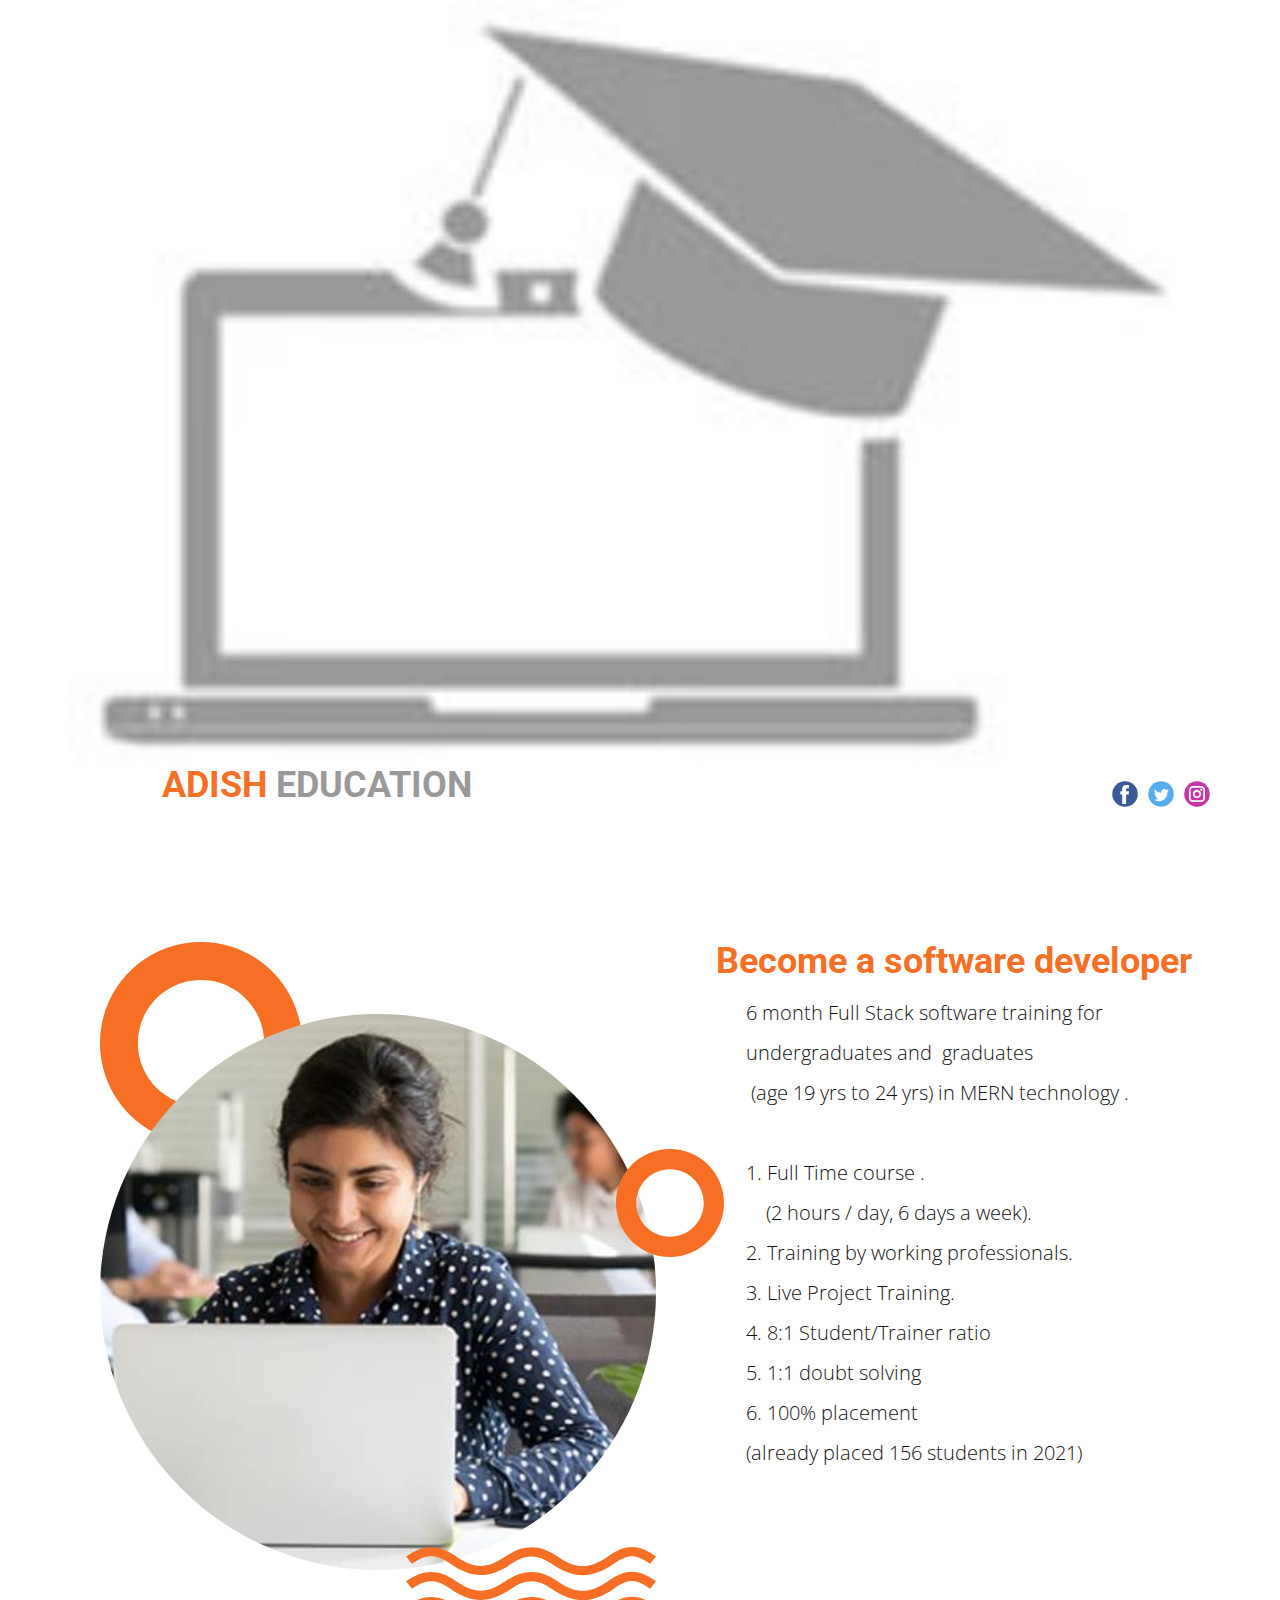
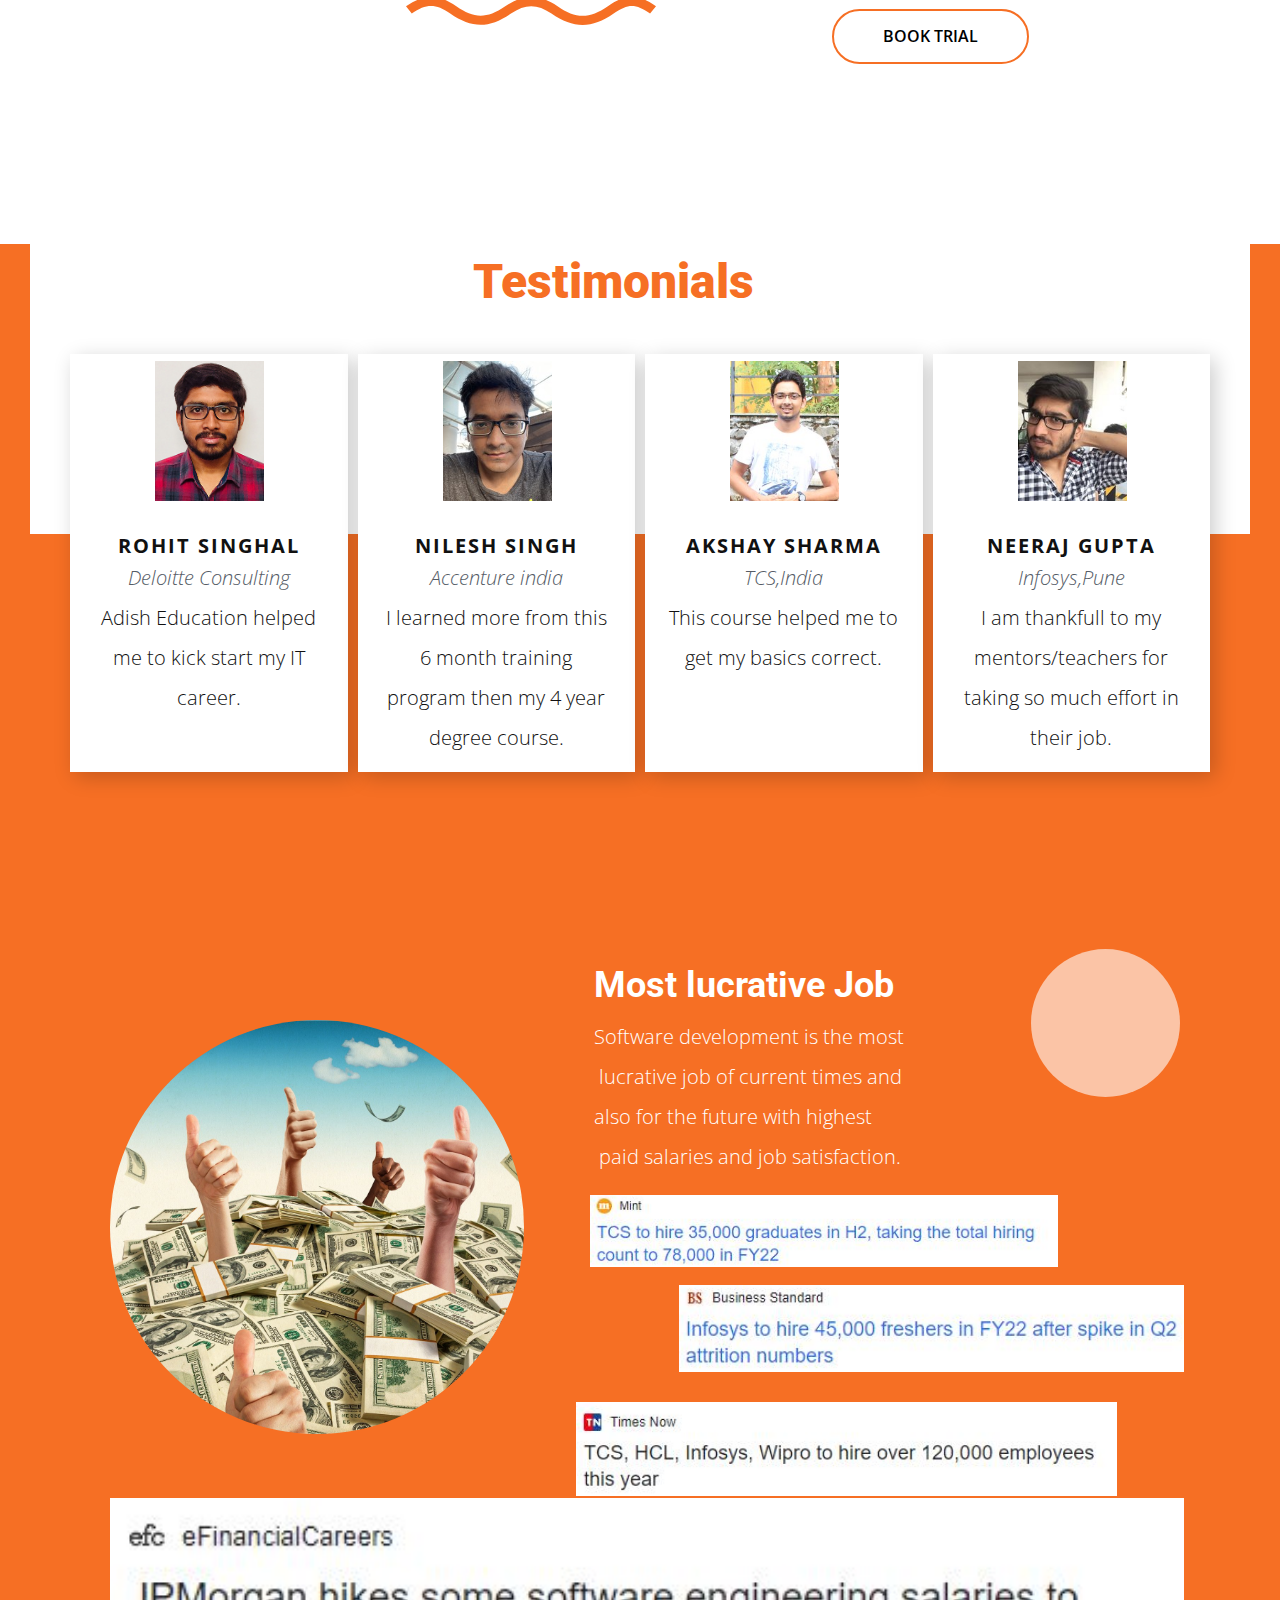
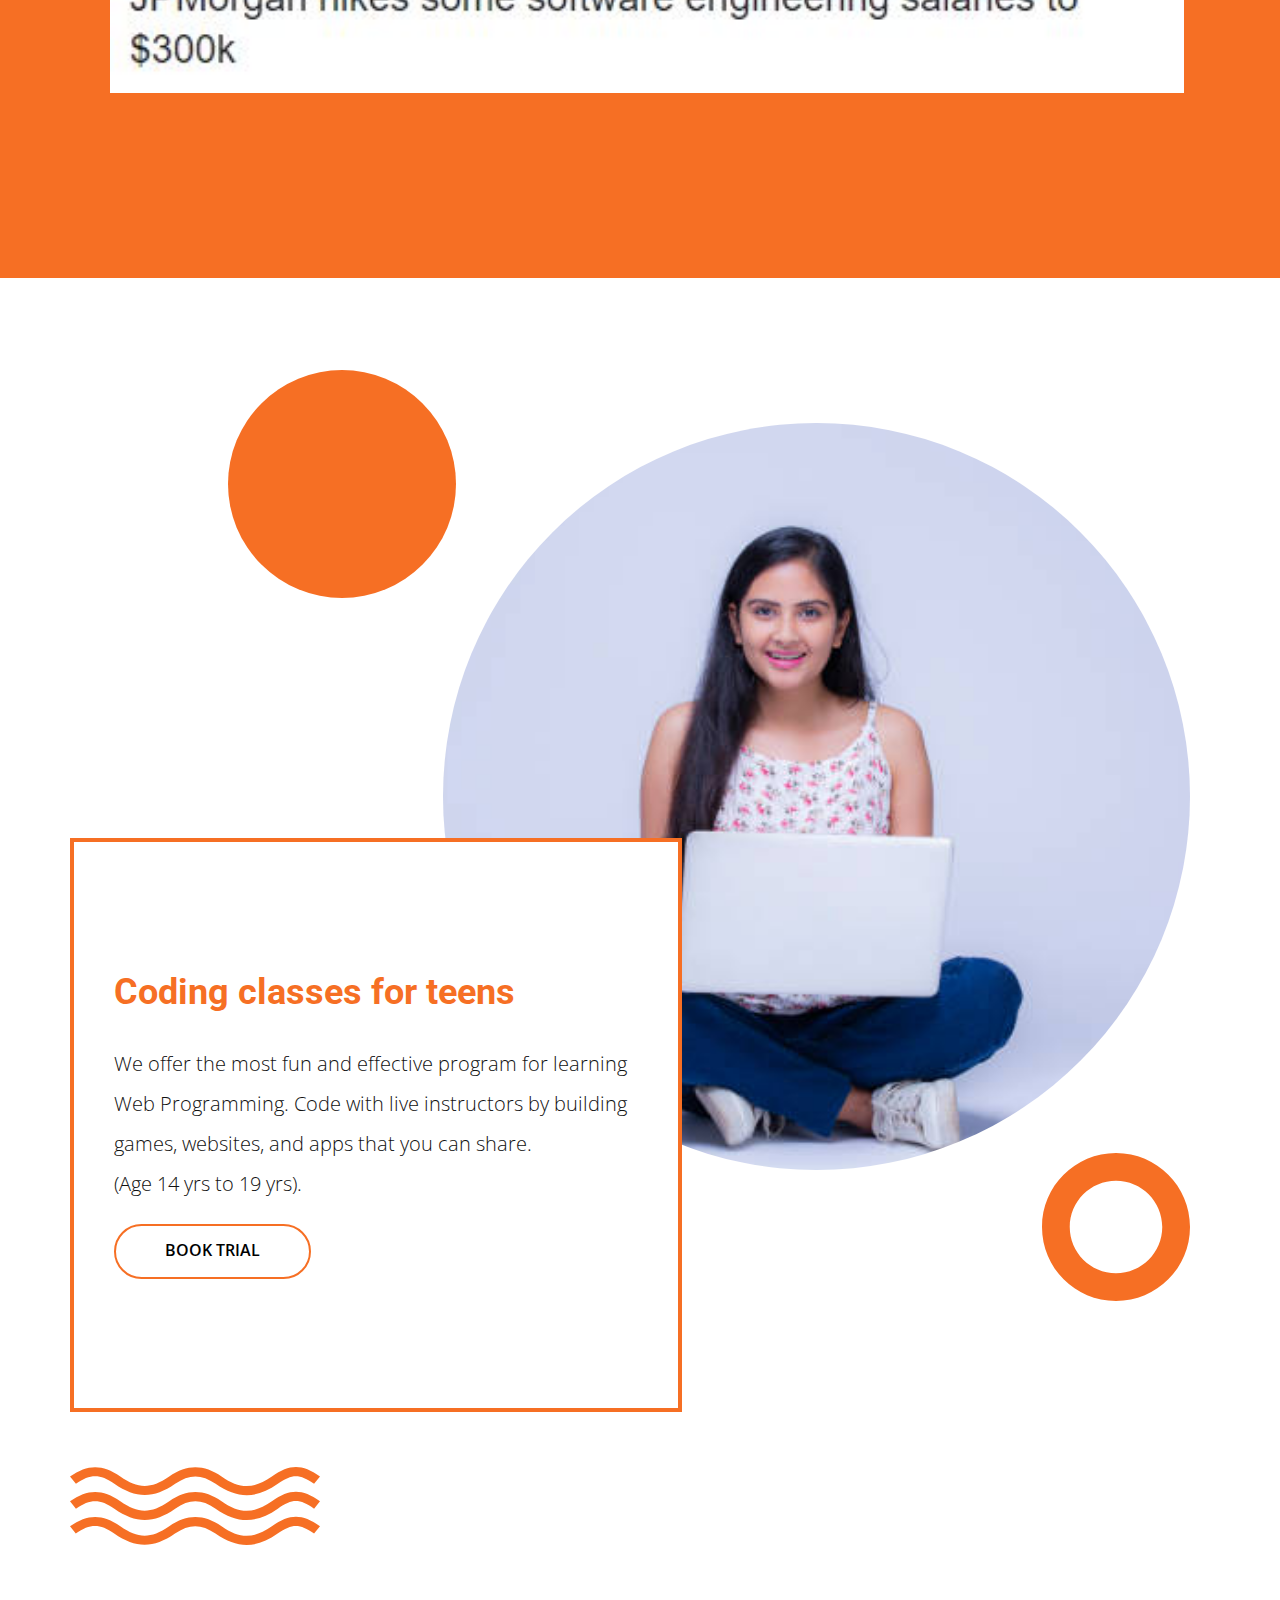
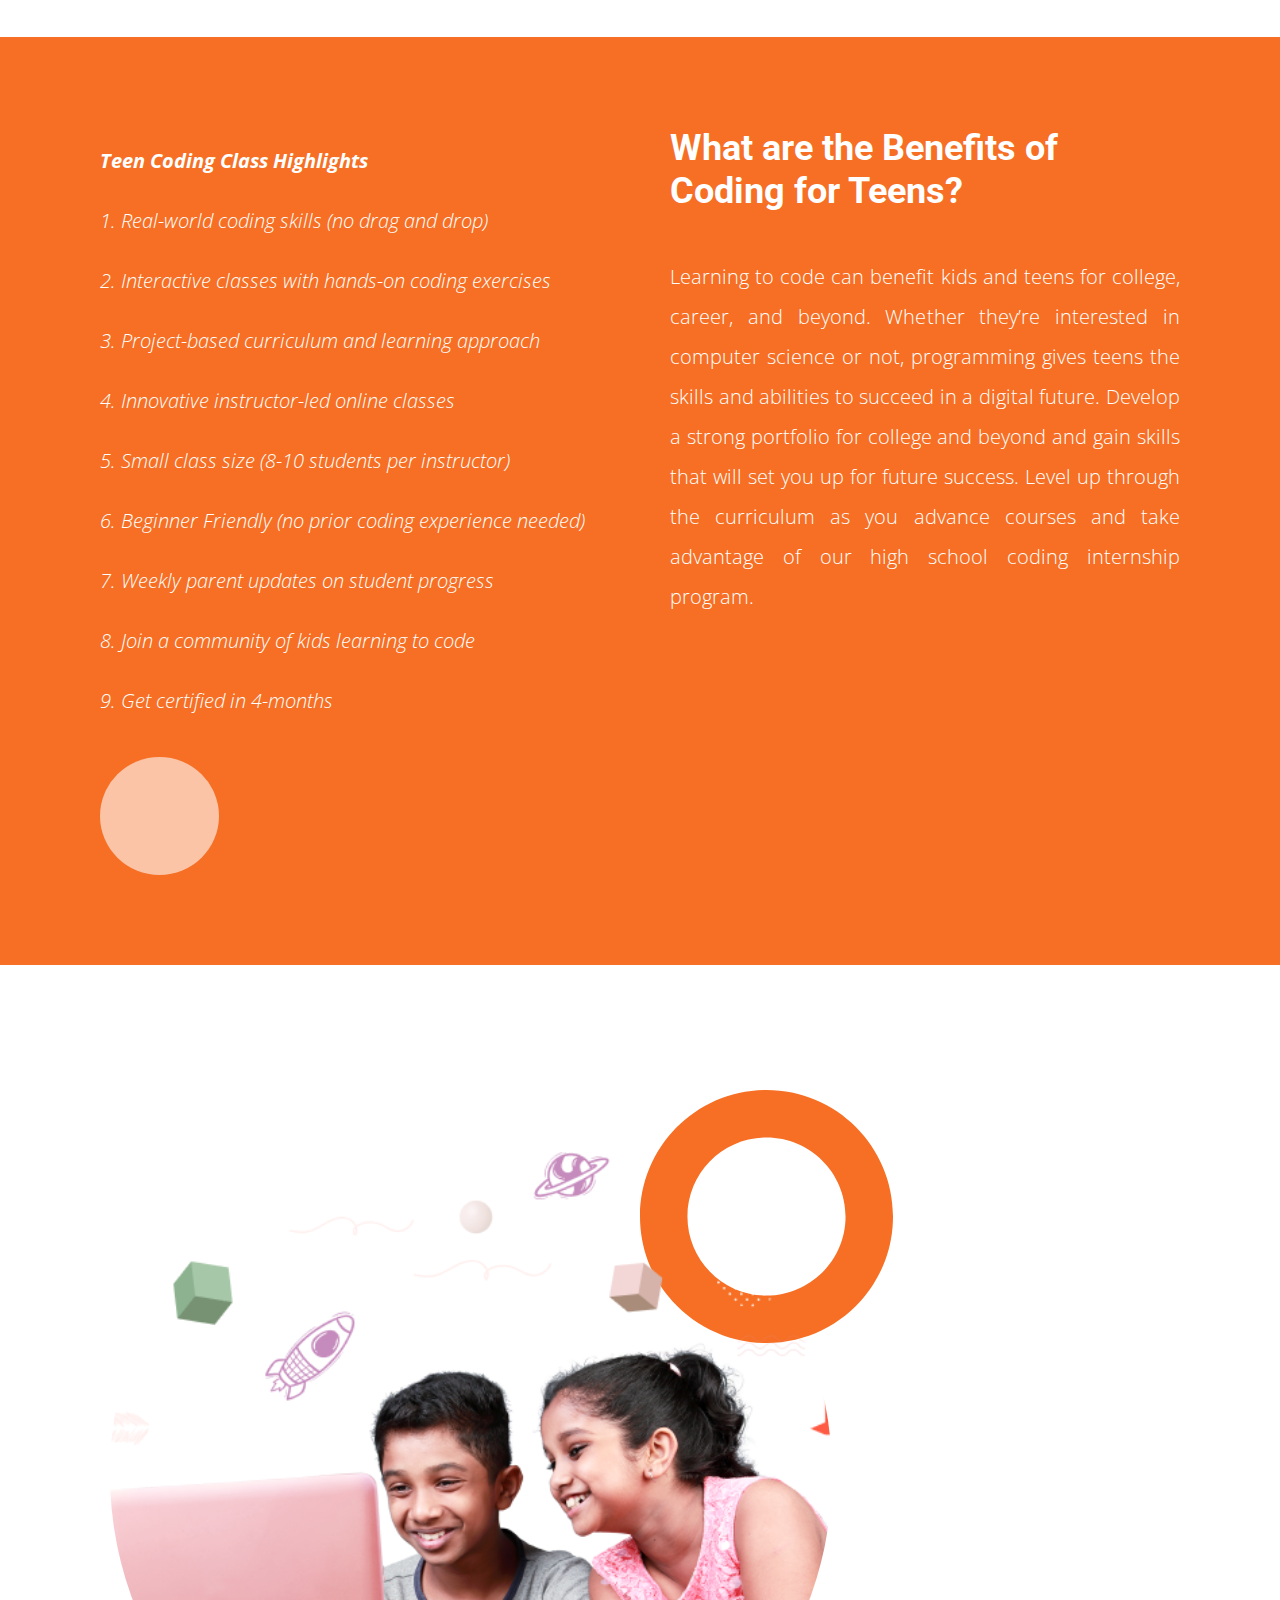
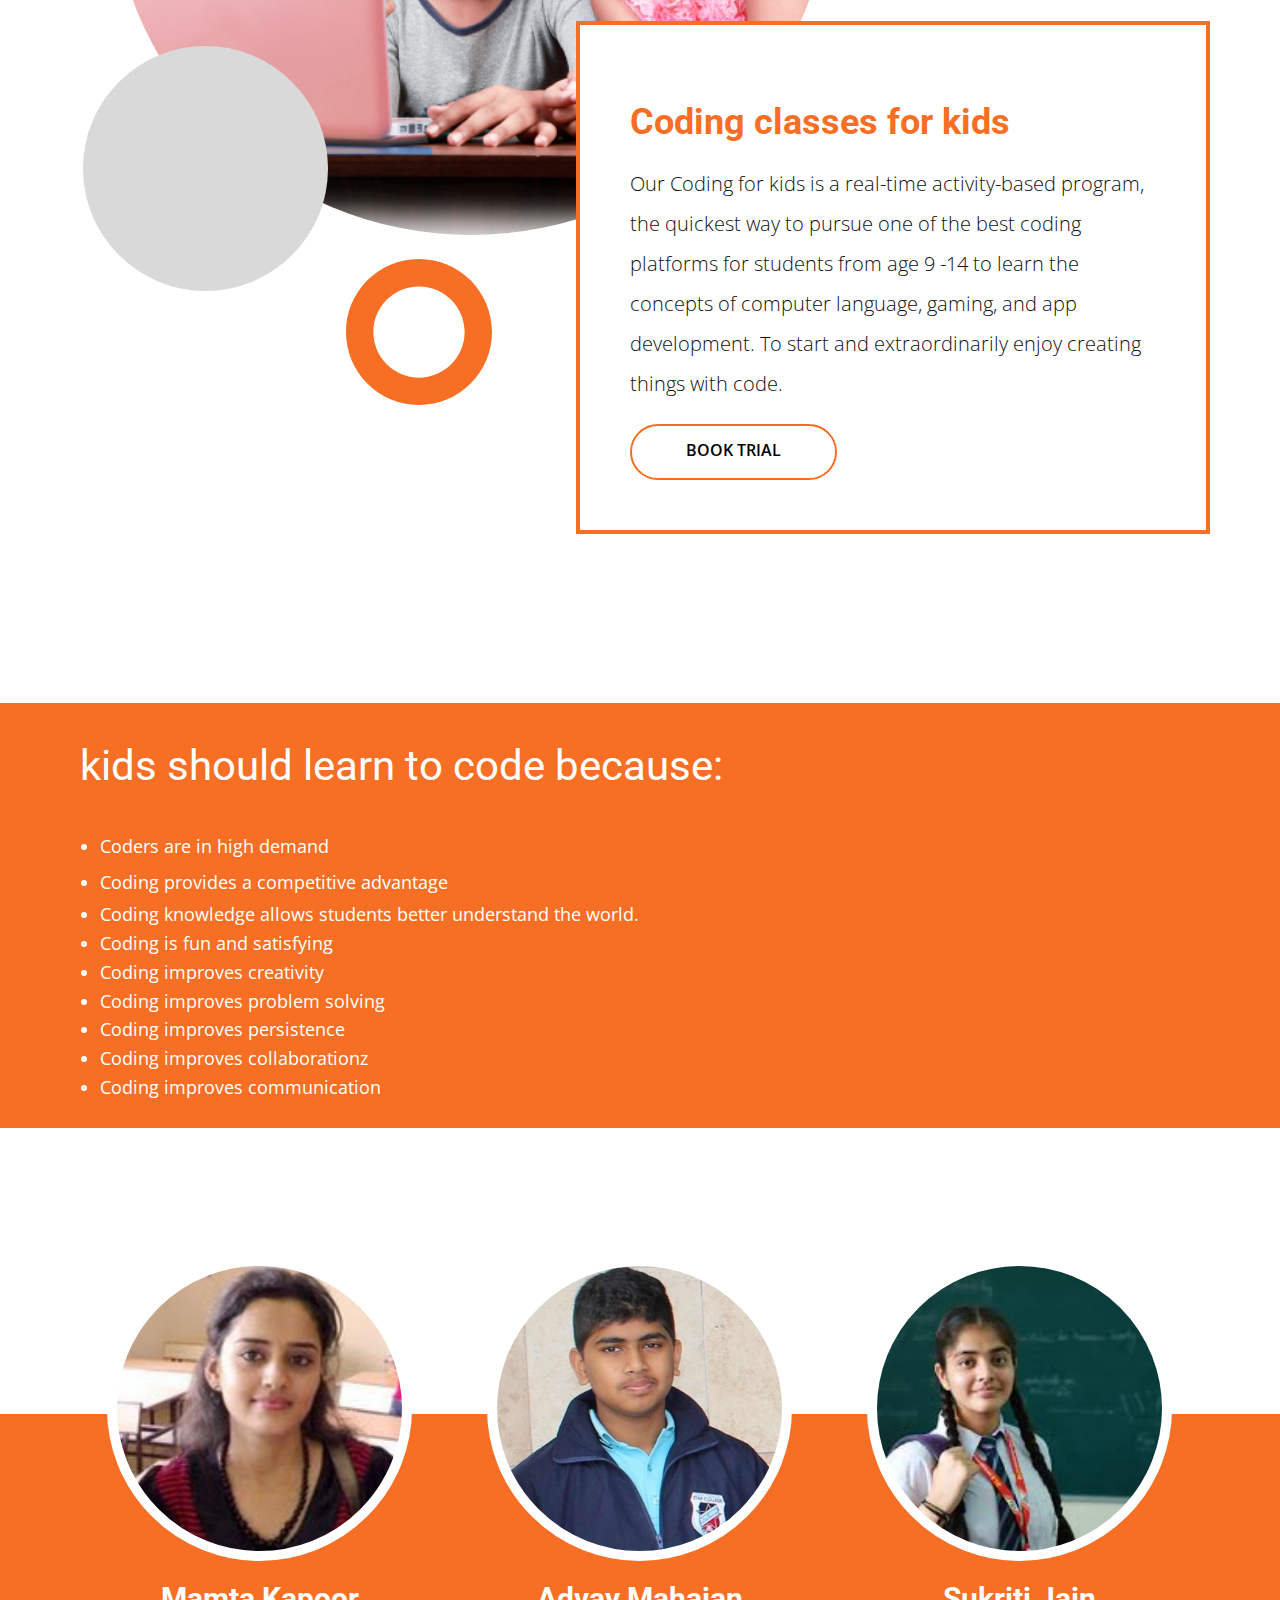
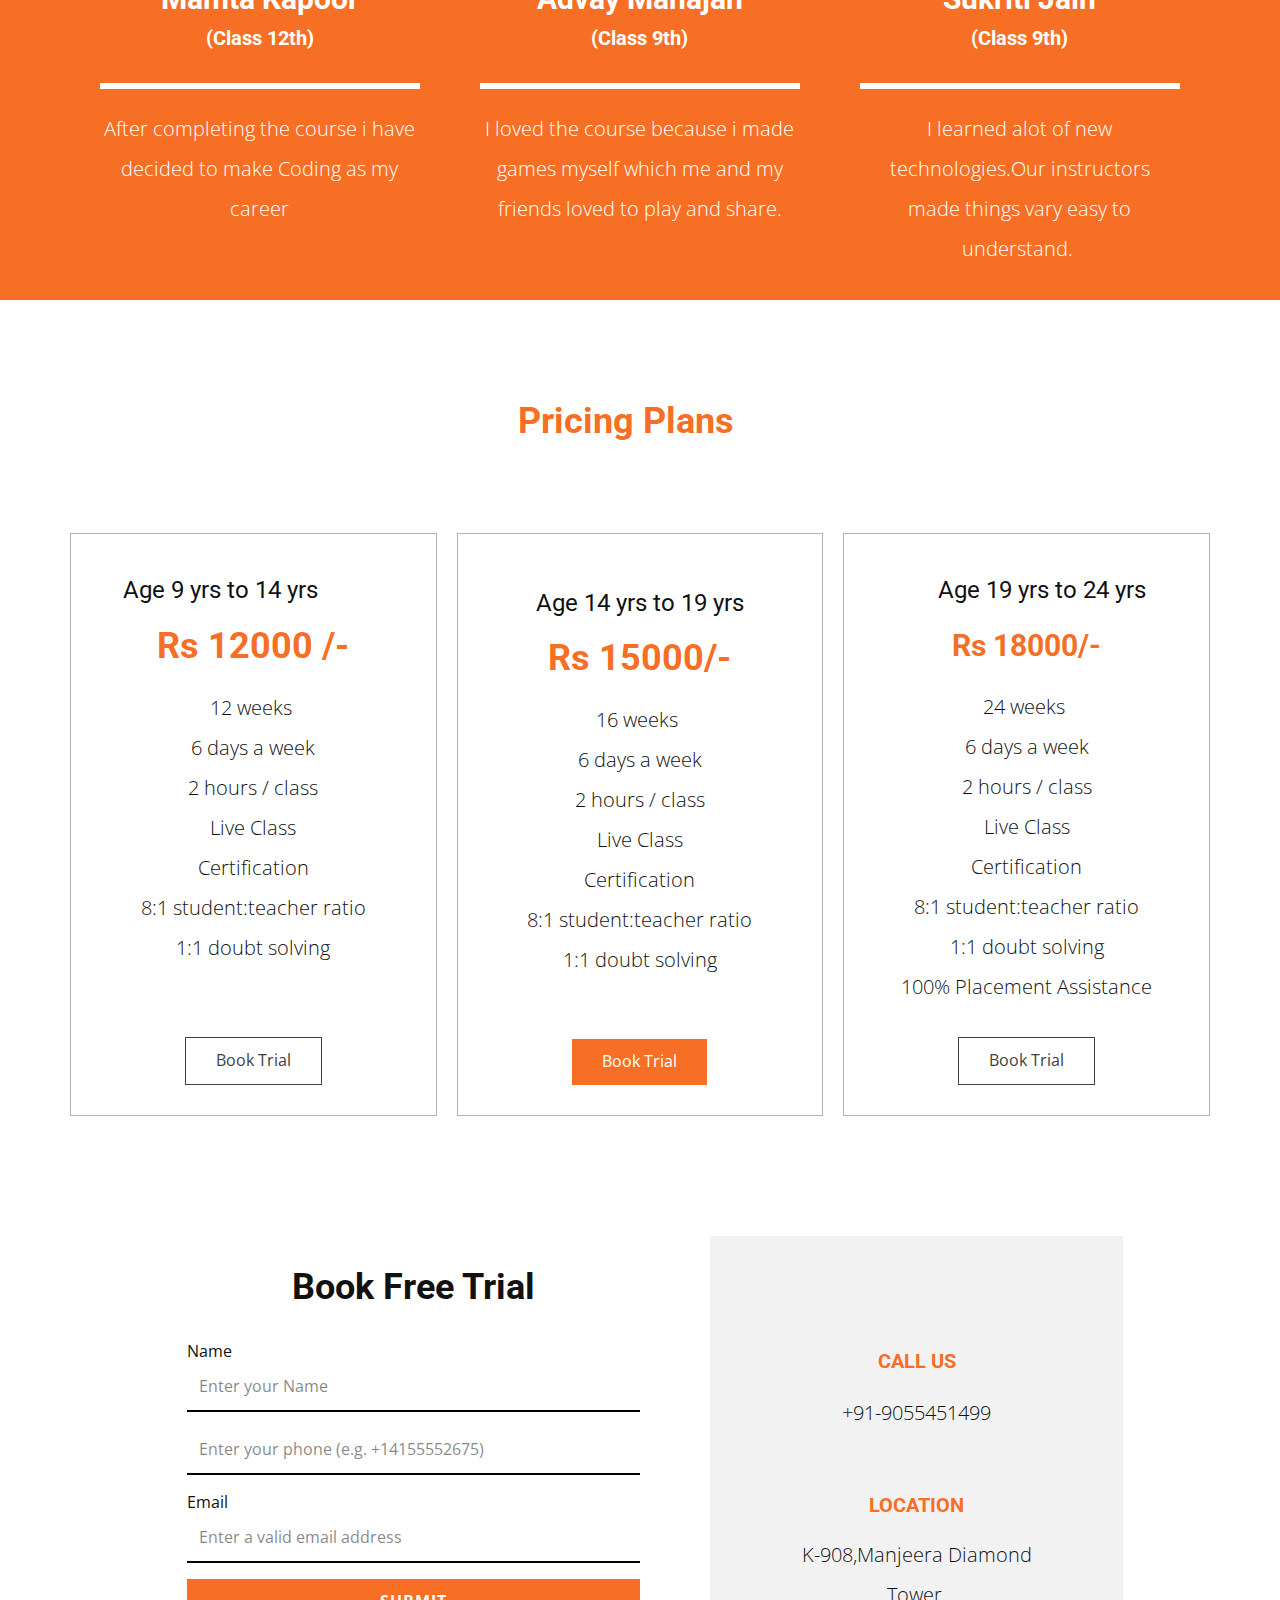
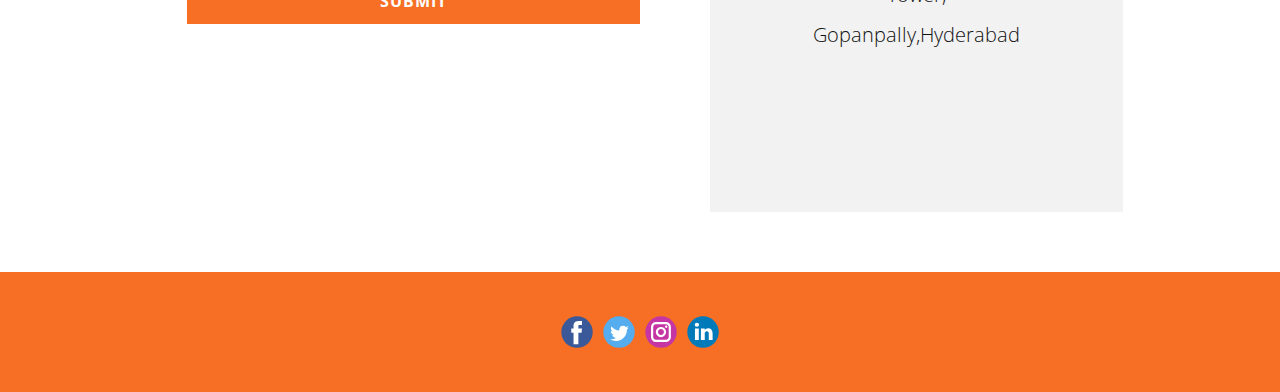
==== Home.html @ 42ec4e81 "Add files via upload" ====
<!DOCTYPE html>
<html style="font-size: 16px;">
  <head>
    <meta name="viewport" content="width=device-width, initial-scale=1.0">
    <meta charset="utf-8">
    <meta name="keywords" content="​​Boost Your Skills, ​Creative Online Courses, ​How to Promote Cre​ative Thinking, Learn to enjoy every minute of your life., ​Quick Reading, ​Thousands of creative courses">
    <meta name="description" content="">
    <meta name="page_type" content="np-template-header-footer-from-plugin">
    <title>Home</title>
    <link rel="stylesheet" href="nicepage.css" media="screen">
<link rel="stylesheet" href="Home.css" media="screen">
    <script class="u-script" type="text/javascript" src="jquery.js" defer=""></script>
    <script class="u-script" type="text/javascript" src="nicepage.js" defer=""></script>
    <meta name="generator" content="Nicepage 4.2.6, nicepage.com">
    <link id="u-theme-google-font" rel="stylesheet" href="https://fonts.googleapis.com/css?family=Roboto:100,100i,300,300i,400,400i,500,500i,700,700i,900,900i|Open+Sans:300,300i,400,400i,600,600i,700,700i,800,800i">
    
    
    
    
    
    
    
    
    
    
    
    
    <script type="application/ld+json">{
		"@context": "http://schema.org",
		"@type": "Organization",
		"name": "",
		"logo": "images/Capture.JPG",
		"sameAs": []
}</script>
    <meta name="theme-color" content="#2343e6">
    <meta property="og:title" content="Home">
    <meta property="og:type" content="website">
  </head>
  <body class="u-body"><header class="u-align-center-sm u-align-center-xs u-clearfix u-header u-header" id="sec-a7b1"><div class="u-clearfix u-sheet u-sheet-1">
        <!-- <a href="https://nicepage.com" class="u-image u-logo u-image-1" data-image-width="216" data-image-height="152"> -->
          <img src="images/Capture.JPG" class="u-logo-image u-logo-image-1">
        <!-- </a> -->
        <h3 class="u-headline u-text u-text-default u-text-1">
          <a href="/">
            <span class="u-text-palette-2-base">ADISH</span>
            <span class="u-text-grey-40">EDUCATION</span>
          </a>
        </h3>
        <div class="u-social-icons u-spacing-10 u-social-icons-1">
          <a class="u-social-url" title="facebook" target="_blank" href=""><span class="u-icon u-social-facebook u-social-icon u-icon-1"><svg class="u-svg-link" preserveAspectRatio="xMidYMin slice" viewBox="0 0 112 112" style=""><use xmlns:xlink="http://www.w3.org/1999/xlink" xlink:href="#svg-5100"></use></svg><svg class="u-svg-content" viewBox="0 0 112 112" x="0" y="0" id="svg-5100"><circle fill="currentColor" cx="56.1" cy="56.1" r="55"></circle><path fill="#FFFFFF" d="M73.5,31.6h-9.1c-1.4,0-3.6,0.8-3.6,3.9v8.5h12.6L72,58.3H60.8v40.8H43.9V58.3h-8V43.9h8v-9.2
            c0-6.7,3.1-17,17-17h12.5v13.9H73.5z"></path></svg></span>
          </a>
          <a class="u-social-url" title="twitter" target="_blank" href=""><span class="u-icon u-social-icon u-social-twitter u-icon-2"><svg class="u-svg-link" preserveAspectRatio="xMidYMin slice" viewBox="0 0 112 112" style=""><use xmlns:xlink="http://www.w3.org/1999/xlink" xlink:href="#svg-c20e"></use></svg><svg class="u-svg-content" viewBox="0 0 112 112" x="0" y="0" id="svg-c20e"><circle fill="currentColor" class="st0" cx="56.1" cy="56.1" r="55"></circle><path fill="#FFFFFF" d="M83.8,47.3c0,0.6,0,1.2,0,1.7c0,17.7-13.5,38.2-38.2,38.2C38,87.2,31,85,25,81.2c1,0.1,2.1,0.2,3.2,0.2
            c6.3,0,12.1-2.1,16.7-5.7c-5.9-0.1-10.8-4-12.5-9.3c0.8,0.2,1.7,0.2,2.5,0.2c1.2,0,2.4-0.2,3.5-0.5c-6.1-1.2-10.8-6.7-10.8-13.1
            c0-0.1,0-0.1,0-0.2c1.8,1,3.9,1.6,6.1,1.7c-3.6-2.4-6-6.5-6-11.2c0-2.5,0.7-4.8,1.8-6.7c6.6,8.1,16.5,13.5,27.6,14
            c-0.2-1-0.3-2-0.3-3.1c0-7.4,6-13.4,13.4-13.4c3.9,0,7.3,1.6,9.8,4.2c3.1-0.6,5.9-1.7,8.5-3.3c-1,3.1-3.1,5.8-5.9,7.4
            c2.7-0.3,5.3-1,7.7-2.1C88.7,43,86.4,45.4,83.8,47.3z"></path></svg></span>
          </a>
          <a class="u-social-url" title="instagram" target="_blank" href=""><span class="u-icon u-social-icon u-social-instagram u-icon-3"><svg class="u-svg-link" preserveAspectRatio="xMidYMin slice" viewBox="0 0 112 112" style=""><use xmlns:xlink="http://www.w3.org/1999/xlink" xlink:href="#svg-a034"></use></svg><svg class="u-svg-content" viewBox="0 0 112 112" x="0" y="0" id="svg-a034"><circle fill="currentColor" cx="56.1" cy="56.1" r="55"></circle><path fill="#FFFFFF" d="M55.9,38.2c-9.9,0-17.9,8-17.9,17.9C38,66,46,74,55.9,74c9.9,0,17.9-8,17.9-17.9C73.8,46.2,65.8,38.2,55.9,38.2
            z M55.9,66.4c-5.7,0-10.3-4.6-10.3-10.3c-0.1-5.7,4.6-10.3,10.3-10.3c5.7,0,10.3,4.6,10.3,10.3C66.2,61.8,61.6,66.4,55.9,66.4z"></path><path fill="#FFFFFF" d="M74.3,33.5c-2.3,0-4.2,1.9-4.2,4.2s1.9,4.2,4.2,4.2s4.2-1.9,4.2-4.2S76.6,33.5,74.3,33.5z"></path><path fill="#FFFFFF" d="M73.1,21.3H38.6c-9.7,0-17.5,7.9-17.5,17.5v34.5c0,9.7,7.9,17.6,17.5,17.6h34.5c9.7,0,17.5-7.9,17.5-17.5V38.8
            C90.6,29.1,82.7,21.3,73.1,21.3z M83,73.3c0,5.5-4.5,9.9-9.9,9.9H38.6c-5.5,0-9.9-4.5-9.9-9.9V38.8c0-5.5,4.5-9.9,9.9-9.9h34.5
            c5.5,0,9.9,4.5,9.9,9.9V73.3z"></path></svg></span>
          </a>
        </div>
      </div></header> 
    <section class="u-clearfix u-section-1" id="sec-f986">
      <div class="u-clearfix u-sheet u-sheet-1">
        <div class="u-clearfix u-expanded-width u-layout-wrap u-layout-wrap-1">
          <div class="u-layout" style="">
            <div class="u-layout-row" style="">
              <div class="u-container-style u-layout-cell u-size-31-md u-size-31-sm u-size-31-xs u-size-34-lg u-size-34-xl u-layout-cell-1">
                <div class="u-container-layout u-container-layout-1">
                  <div class="u-shape u-shape-svg u-text-palette-2-base u-shape-1">
                    <svg class="u-svg-link" preserveAspectRatio="none" viewBox="0 0 160 160" style=""><use xmlns:xlink="http://www.w3.org/1999/xlink" xlink:href="#svg-9d3d"></use></svg>
                    <svg xmlns="http://www.w3.org/2000/svg" xmlns:xlink="http://www.w3.org/1999/xlink" version="1.1" xml:space="preserve" class="u-svg-content" viewBox="0 0 160 160" x="0px" y="0px" id="svg-9d3d" style="enable-background:new 0 0 160 160;"><path d="M80,30c27.6,0,50,22.4,50,50s-22.4,50-50,50s-50-22.4-50-50S52.4,30,80,30 M80,0C35.8,0,0,35.8,0,80s35.8,80,80,80
	s80-35.8,80-80S124.2,0,80,0L80,0z"></path></svg>
                  </div>
                  <div class="u-expanded-width-xs u-image u-image-circle u-preserve-proportions u-image-1" data-image-width="759" data-image-height="422">
                    <div class="u-preserve-proportions-child" style="padding-top: 100%;"></div>
                  </div>
                  <div class="u-shape u-shape-svg u-text-palette-2-base u-shape-2">
                    <svg class="u-svg-link" preserveAspectRatio="none" viewBox="0 0 160 160" style=""><use xmlns:xlink="http://www.w3.org/1999/xlink" xlink:href="#svg-9d3d"></use></svg>
                    <svg class="u-svg-content" viewBox="0 0 160 160" x="0px" y="0px" id="svg-9d3d" style="enable-background:new 0 0 160 160;"><path d="M80,30c27.6,0,50,22.4,50,50s-22.4,50-50,50s-50-22.4-50-50S52.4,30,80,30 M80,0C35.8,0,0,35.8,0,80s35.8,80,80,80
	s80-35.8,80-80S124.2,0,80,0L80,0z"></path></svg>
                  </div>
                  <div class="u-shape u-shape-svg u-text-palette-2-base u-shape-3">
                    <svg class="u-svg-link" preserveAspectRatio="none" viewBox="0 0 160 50" style=""><use xmlns:xlink="http://www.w3.org/1999/xlink" xlink:href="#svg-c9fe"></use></svg>
                    <svg class="u-svg-content" viewBox="0 0 160 50" x="0px" y="0px" id="svg-c9fe" style="enable-background:new 0 0 160 50;"><path d="M133,26.7c-13.9,9.7-25.8,9.7-39.8,0c-9.1-6.3-16.8-6.3-25.9,0c-13.8,9.6-25.1,9.6-38.9,0c-9.2-6.4-15.4-6.4-24.6,0L0,22
	c11.2-7.8,20.6-8.1,32.2,0c11,7.6,19,8.5,31.3,0c11.6-8.1,22.4-7.7,33.5,0c11.4,8,20.3,8.3,32.2,0c11.6-8.1,19.2-8.1,30.8,0
	l-3.8,4.7C146.9,20.2,142.3,20.2,133,26.7z M133,10.8c-13.9,9.7-25.8,9.7-39.8,0c-9.1-6.3-16.8-6.3-25.9,0
	c-13.8,9.6-25.1,9.6-38.9,0c-9.2-6.4-15.4-6.4-24.6,0L0,6.1c11.2-7.8,20.6-8.1,32.2,0c11,7.6,19,8.5,31.3,0C75.1-2,85.9-1.6,97,6.1
	c11.4,8,20.3,8.3,32.2,0C140.8-2,148.4-2,160,6.1l-3.8,4.7C146.9,4.3,142.3,4.3,133,10.8z M32.2,38c11,7.6,19,8.5,31.3,0
	c11.6-8.1,22.4-7.7,33.5,0c11.4,8,20.3,8.3,32.2,0c11.6-8.1,19.2-8.1,30.8,0l-3.8,4.7c-9.3-6.5-13.9-6.5-23.3,0
	c-13.9,9.7-25.8,9.7-39.8,0c-9.1-6.3-16.8-6.3-25.9,0c-13.8,9.6-25.1,9.6-38.9,0c-9.2-6.4-15.4-6.4-24.6,0L0,38
	C11.2,30.2,20.6,29.9,32.2,38z"></path></svg>
                  </div>
                </div>
              </div>
              <div class="u-align-left u-container-style u-layout-cell u-size-26-lg u-size-26-xl u-size-29-md u-size-29-sm u-size-29-xs u-layout-cell-2">
                <div class="u-container-layout u-valign-top-xs u-container-layout-2">
                  <h1 class="u-text u-text-palette-2-base u-text-1"> Become a&nbsp;software developer </h1>
                  <p class="u-text u-text-2">6 month Full Stack software training for undergraduates and&nbsp; graduates<br>&nbsp;(age 19 yrs to 24 yrs) in MERN technology .<br>
                    <br>1. Full Time course .<br>&nbsp; &nbsp; (2 hours / day, 6 days a week).<br>2. Training by working professionals.<br>3. Live Project Training.<br>4. 8:1 Student/Trainer ratio<br>5. 1:1 doubt solving&nbsp;<br>6. 100% placement&nbsp;<br>(already placed 156 students in 2021)<br>
                  </p>
                  <a href="Home.html#carousel_ccae" data-page-id="52099734" class="u-active-palette-2-base u-border-2 u-border-active-palette-2-base u-border-hover-palette-2-base u-border-palette-2-base u-btn u-btn-round u-button-style u-hover-palette-2-base u-none u-radius-50 u-text-active-white u-text-black u-text-hover-white u-btn-1">Book TRIAL</a>
                </div>
              </div>
            </div>
          </div>
        </div>
      </div>
    </section>
    <section class="u-align-center u-clearfix u-section-2" id="sec-84a1">
      <div class="u-clearfix u-sheet u-valign-middle-xs u-sheet-1"></div>
    </section>
    <section class="u-align-center u-clearfix u-palette-2-base u-section-3" id="carousel_698d">
      <div class="u-clearfix u-sheet u-sheet-1">
        <div class="u-container-style u-expanded-width-md u-expanded-width-sm u-expanded-width-xs u-group u-shape-rectangle u-white u-group-1">
          <div class="u-container-layout u-valign-top-sm u-valign-top-xs u-container-layout-1">
            <h1 class="u-text u-text-default u-text-palette-2-base u-text-1">Testimonials </h1>
          </div>
        </div>
        <div class="u-expanded-width u-list u-list-1">
          <div class="u-repeater u-repeater-1">
            <div class="u-align-center u-container-style u-list-item u-repeater-item u-white u-list-item-1">
              <div class="u-container-layout u-similar-container u-valign-top-lg u-valign-top-md u-valign-top-sm u-valign-top-xs u-container-layout-2">
                <img class="u-image u-image-default u-image-1" src="images/img1.jpg" alt="" data-image-width="259" data-image-height="334">
                <h5 class="u-custom-font u-text u-text-default u-text-font u-text-2"> Rohit singhal</h5>
                <p class="u-text u-text-palette-5-dark-2 u-text-3"> Deloitte Consulting</p>
                <p class="u-text u-text-4">Adish Education helped me to kick start my IT career.</p>
              </div>
            </div>
            <div class="u-align-center u-container-style u-list-item u-repeater-item u-white u-list-item-2">
              <div class="u-container-layout u-similar-container u-valign-top-lg u-valign-top-md u-valign-top-sm u-valign-top-xs u-container-layout-3">
                <img class="u-image u-image-default u-image-2" src="images/img2.jpeg" alt="" data-image-width="200" data-image-height="200">
                <h5 class="u-custom-font u-text u-text-default u-text-font u-text-5">Nilesh Singh</h5>
                <p class="u-text u-text-palette-5-dark-2 u-text-6">Accenture india</p>
                <p class="u-text u-text-7">I learned more from this 6 month training program then my 4 year degree course.</p>
              </div>
            </div>
            <div class="u-align-center u-container-style u-list-item u-repeater-item u-white u-list-item-3">
              <div class="u-container-layout u-similar-container u-valign-top-lg u-valign-top-md u-valign-top-sm u-valign-top-xs u-container-layout-4">
                <img class="u-image u-image-default u-image-3" src="images/img3.jpeg" alt="" data-image-width="200" data-image-height="200">
                <h5 class="u-custom-font u-text u-text-default u-text-font u-text-8">Akshay Sharma</h5>
                <p class="u-text u-text-palette-5-dark-2 u-text-9">TCS,India</p>
                <p class="u-text u-text-10">This course helped me to get my basics correct.</p>
              </div>
            </div>
            <div class="u-align-center u-container-style u-list-item u-repeater-item u-white u-list-item-4">
              <div class="u-container-layout u-similar-container u-valign-top-lg u-valign-top-md u-valign-top-sm u-valign-top-xs u-container-layout-5">
                <img class="u-image u-image-default u-image-4" src="images/image4.jpeg" alt="" data-image-width="200" data-image-height="200">
                <h5 class="u-custom-font u-text u-text-default u-text-font u-text-11">Neeraj Gupta</h5>
                <p class="u-text u-text-palette-5-dark-2 u-text-12">Infosys,Pune</p>
                <p class="u-text u-text-13">I am thankfull to my mentors/teachers for taking so much effort in their job.</p>
              </div>
            </div>
          </div>
        </div>
      </div>
    </section>
    <section class="u-align-center u-clearfix u-palette-2-base u-section-4" id="carousel_2a1b">
      <div class="u-clearfix u-sheet u-sheet-1">
        <div class="u-clearfix u-expanded-width u-layout-wrap u-layout-wrap-1">
          <div class="u-layout">
            <div class="u-layout-row">
              <div class="u-align-center u-container-style u-layout-cell u-right-cell u-size-26 u-layout-cell-1">
                <div class="u-container-layout u-valign-middle u-container-layout-1">
                  <div alt="" class="u-image u-image-circle u-image-1" data-image-width="2048" data-image-height="1492"></div>
                </div>
              </div>
              <div class="u-align-left u-container-style u-layout-cell u-left-cell u-size-34 u-layout-cell-2">
                <div class="u-container-layout u-container-layout-2">
                  <div class="u-palette-2-light-2 u-shape u-shape-circle u-shape-1"></div>
                  <h2 class="u-text u-text-body-alt-color u-text-1">Most lucrative Job</h2>
                  <p class="u-text u-text-2">Software development is the most<br>&nbsp;lucrative job of current times and&nbsp;<br>also for the future with highest<br>&nbsp;paid salaries and job satisfaction.
                  </p>
                  <img class="u-expanded-width-xs u-image u-image-default u-image-2" src="images/news1.JPG" alt="" data-image-width="491" data-image-height="89">
                  <img class="u-image u-image-default u-image-3" src="images/news2.JPG" alt="" data-image-width="458" data-image-height="89">
                  <img class="u-image u-image-default u-image-4" src="images/news3.JPG" alt="" data-image-width="491" data-image-height="95">
                </div>
              </div>
            </div>
          </div>
        </div>
        <img class="u-image u-image-default u-image-5" src="images/new4.JPG" alt="" data-image-width="495" data-image-height="90">
      </div>
    </section>
    <section class="u-align-center u-clearfix u-section-5" id="carousel_89be">
      <div class="u-clearfix u-sheet u-valign-middle-lg u-valign-middle-md u-valign-middle-xl u-sheet-1">
        <div class="u-palette-2-base u-shape u-shape-circle u-shape-1"></div>
        <div class="u-image u-image-circle u-image-1" data-image-width="612" data-image-height="408"></div>
        <div class="u-shape u-shape-svg u-text-palette-2-base u-shape-2">
          <svg class="u-svg-link" preserveAspectRatio="none" viewBox="0 0 160 160" style=""><use xmlns:xlink="http://www.w3.org/1999/xlink" xlink:href="#svg-c5ad"></use></svg>
          <svg class="u-svg-content" viewBox="0 0 160 160" x="0px" y="0px" id="svg-c5ad" style="enable-background:new 0 0 160 160;"><path d="M80,30c27.6,0,50,22.4,50,50s-22.4,50-50,50s-50-22.4-50-50S52.4,30,80,30 M80,0C35.8,0,0,35.8,0,80s35.8,80,80,80
	s80-35.8,80-80S124.2,0,80,0L80,0z"></path></svg>
        </div>
        <div class="u-border-4 u-border-palette-2-base u-container-style u-expanded-width-xs u-group u-shape-rectangle u-white u-group-1">
          <div class="u-container-layout u-valign-middle-lg u-valign-middle-md u-valign-middle-sm u-valign-middle-xl u-container-layout-1">
            <h2 class="u-text u-text-1"> Coding classes for teens</h2>
            <p class="u-text u-text-2"> We offer the most fun and effective program for learning Web Programming. Code with live instructors by building games, websites, and apps that you can share.<br>(Age 14 yrs to 19 yrs).
            </p>
            <a href="Home.html#carousel_ccae" data-page-id="52099734" class="u-active-palette-2-base u-border-2 u-border-active-palette-2-base u-border-hover-palette-2-base u-border-palette-2-base u-btn u-btn-round u-button-style u-hover-palette-2-base u-none u-radius-50 u-text-active-white u-text-black u-text-hover-white u-btn-1">Book trial</a>
          </div>
        </div>
        <div class="u-shape u-shape-svg u-text-palette-2-base u-shape-3">
          <svg class="u-svg-link" preserveAspectRatio="none" viewBox="0 0 160 50" style=""><use xmlns:xlink="http://www.w3.org/1999/xlink" xlink:href="#svg-b964"></use></svg>
          <svg class="u-svg-content" viewBox="0 0 160 50" x="0px" y="0px" id="svg-b964" style="enable-background:new 0 0 160 50;"><path d="M133,26.7c-13.9,9.7-25.8,9.7-39.8,0c-9.1-6.3-16.8-6.3-25.9,0c-13.8,9.6-25.1,9.6-38.9,0c-9.2-6.4-15.4-6.4-24.6,0L0,22
	c11.2-7.8,20.6-8.1,32.2,0c11,7.6,19,8.5,31.3,0c11.6-8.1,22.4-7.7,33.5,0c11.4,8,20.3,8.3,32.2,0c11.6-8.1,19.2-8.1,30.8,0
	l-3.8,4.7C146.9,20.2,142.3,20.2,133,26.7z M133,10.8c-13.9,9.7-25.8,9.7-39.8,0c-9.1-6.3-16.8-6.3-25.9,0
	c-13.8,9.6-25.1,9.6-38.9,0c-9.2-6.4-15.4-6.4-24.6,0L0,6.1c11.2-7.8,20.6-8.1,32.2,0c11,7.6,19,8.5,31.3,0C75.1-2,85.9-1.6,97,6.1
	c11.4,8,20.3,8.3,32.2,0C140.8-2,148.4-2,160,6.1l-3.8,4.7C146.9,4.3,142.3,4.3,133,10.8z M32.2,38c11,7.6,19,8.5,31.3,0
	c11.6-8.1,22.4-7.7,33.5,0c11.4,8,20.3,8.3,32.2,0c11.6-8.1,19.2-8.1,30.8,0l-3.8,4.7c-9.3-6.5-13.9-6.5-23.3,0
	c-13.9,9.7-25.8,9.7-39.8,0c-9.1-6.3-16.8-6.3-25.9,0c-13.8,9.6-25.1,9.6-38.9,0c-9.2-6.4-15.4-6.4-24.6,0L0,38
	C11.2,30.2,20.6,29.9,32.2,38z"></path></svg>
        </div>
      </div>
    </section>
    <section class="u-clearfix u-palette-2-base u-section-6" id="carousel_39a3">
      <div class="u-clearfix u-sheet u-sheet-1">
        <div class="u-clearfix u-expanded-width u-layout-wrap u-layout-wrap-1">
          <div class="u-layout">
            <div class="u-layout-row">
              <div class="u-container-style u-layout-cell u-size-30 u-layout-cell-1">
                <div class="u-container-layout u-valign-top u-container-layout-1">
                  <p class="u-align-justify u-text u-text-1">
                    <span style="font-size: 1.25rem;">
                      <span style="font-weight: 700;">Teen Coding Class Highlights </span>
                      <br>
                    </span>
                    <span style="font-size: 1.25rem;">1. Real-world coding skills (no drag and drop)<br>2. Interactive classes with hands-on coding exercises<br>3. Project-based curriculum and learning approach<br>4. Innovative instructor-led online classes<br>5. Small class size (8-10 students per instructor)<br>6. Beginner Friendly (no prior coding experience needed)<br>7. Weekly parent updates on student progress<br>8. Join a community of kids learning to code<br>9. Get certified in 4-months
                    </span>
                  </p>
                  <div class="u-palette-2-light-2 u-shape u-shape-circle u-shape-1"></div>
                </div>
              </div>
              <div class="u-align-justify u-container-style u-layout-cell u-size-30 u-layout-cell-2">
                <div class="u-container-layout u-valign-top u-container-layout-2">
                  <h2 class="u-align-left u-text u-text-body-alt-color u-text-2"> What are the Benefits of Coding for Teens?</h2>
                  <p class="u-text u-text-3"> Learning to code can benefit kids and teens for college, career, and beyond. Whether they’re interested in computer science or not, programming gives teens the skills and abilities to succeed in a digital future. Develop a strong portfolio for college and beyond and gain skills that will set you up for future success. Level up through the curriculum as you advance courses and take advantage of our high school coding internship program.</p>
                </div>
              </div>
            </div>
          </div>
        </div>
      </div>
    </section>
    <section class="u-align-center u-clearfix u-section-7" id="carousel_6cdd">
      <div class="u-clearfix u-sheet u-sheet-1">
        <div class="u-shape u-shape-svg u-text-palette-2-base u-shape-1">
          <svg class="u-svg-link" preserveAspectRatio="none" viewBox="0 0 160 160" style=""><use xmlns:xlink="http://www.w3.org/1999/xlink" xlink:href="#svg-e858"></use></svg>
          <svg class="u-svg-content" viewBox="0 0 160 160" x="0px" y="0px" id="svg-e858" style="enable-background:new 0 0 160 160;"><path d="M80,30c27.6,0,50,22.4,50,50s-22.4,50-50,50s-50-22.4-50-50S52.4,30,80,30 M80,0C35.8,0,0,35.8,0,80s35.8,80,80,80
	s80-35.8,80-80S124.2,0,80,0L80,0z"></path></svg>
        </div>
        <div class="u-image u-image-circle u-image-1" data-image-width="753" data-image-height="535"></div>
        <div class="u-grey-15 u-shape u-shape-circle u-shape-2"></div>
        <div class="u-border-4 u-border-palette-2-base u-container-style u-group u-shape-rectangle u-white u-group-1">
          <div class="u-container-layout u-container-layout-1">
            <h2 class="u-text u-text-palette-2-base u-text-1">Coding classes for kids</h2>
            <p class="u-text u-text-2"> Our Coding for kids is a real-time activity-based program, the quickest way to pursue one of the best coding platforms for students from age 9 -14 to learn the concepts of computer language, gaming, and app development. To start and extraordinarily enjoy creating things with code.&nbsp;</p>
            <a href="Home.html#carousel_ccae" data-page-id="52099734" class="u-active-palette-2-base u-border-2 u-border-active-palette-2-base u-border-hover-palette-2-base u-border-palette-2-base u-btn u-btn-round u-button-style u-hover-palette-2-base u-none u-radius-50 u-text-active-white u-text-black u-text-hover-white u-btn-1">Book trial</a>
          </div>
        </div>
        <div class="u-shape u-shape-svg u-text-palette-2-base u-shape-3">
          <svg class="u-svg-link" preserveAspectRatio="none" viewBox="0 0 160 160" style=""><use xmlns:xlink="http://www.w3.org/1999/xlink" xlink:href="#svg-a0bf"></use></svg>
          <svg class="u-svg-content" viewBox="0 0 160 160" x="0px" y="0px" id="svg-a0bf" style="enable-background:new 0 0 160 160;"><path d="M80,30c27.6,0,50,22.4,50,50s-22.4,50-50,50s-50-22.4-50-50S52.4,30,80,30 M80,0C35.8,0,0,35.8,0,80s35.8,80,80,80
	s80-35.8,80-80S124.2,0,80,0L80,0z"></path></svg>
        </div>
      </div>
    </section>
    <section class="u-align-center u-clearfix u-palette-2-base u-valign-middle-xl u-section-8" id="carousel_3c14">
      <div class="fr-view u-clearfix u-rich-text u-text u-text-1">
        <h1 style="text-align: left;">
          <span style="line-height: 2; font-size: 2.625rem;">kids should learn to code because:&nbsp;</span>
        </h1>
        <ul>
          <li style="text-align: left; font-size: 1.125rem;">
            <span style="line-height: 2;">Coders are in high demand</span>
          </li>
          <li style="text-align: left; font-size: 1.125rem;">
            <span style="line-height: 2;">Coding provides a competitive advantage</span>
          </li>
          <li style="text-align: left; font-size: 1.125rem;">Coding knowledge allows students better understand the world.</li>
          <li style="text-align: left; font-size: 1.125rem;">Coding is fun and satisfying</li>
          <li style="text-align: left; font-size: 1.125rem;">Coding improves creativity</li>
          <li style="text-align: left; font-size: 1.125rem;">Coding improves problem solving</li>
          <li style="text-align: left; font-size: 1.125rem;">Coding improves persistence</li>
          <li style="text-align: left; font-size: 1.125rem;">Coding improves collaborationz</li>
          <li style="text-align: left; font-size: 1.125rem;">Coding improves communication</li>
        </ul>
      </div>
      <div class="u-expanded-width u-shape u-shape-rectangle u-white u-shape-1"></div>
      <div class="u-align-center-lg u-align-center-md u-align-center-sm u-align-center-xs u-list u-list-1">
        <div class="u-repeater u-repeater-1">
          <div class="u-align-center u-container-style u-list-item u-repeater-item">
            <div class="u-container-layout u-similar-container u-valign-top-sm u-valign-top-xs u-container-layout-1">
              <div alt="" class="u-border-10 u-border-white u-image u-image-circle u-image-1" data-image-width="160" data-image-height="160"></div>
              <h3 class="u-text u-text-2">Mamta Kapoor<br>
                <span style="font-size: 1.25rem;">(Class 12th)</span>
              </h3>
              <div class="u-border-6 u-border-white u-expanded-width u-line u-line-horizontal u-line-1"></div>
              <p class="u-text u-text-3">After completing the course i have decided to make Coding as my career</p>
            </div>
          </div>
          <div class="u-align-center u-container-style u-list-item u-repeater-item">
            <div class="u-container-layout u-similar-container u-valign-top-sm u-valign-top-xs u-container-layout-2">
              <div alt="" class="u-border-10 u-border-white u-image u-image-circle u-image-2" data-image-width="384" data-image-height="384"></div>
              <h3 class="u-text u-text-4">Advay Mahajan<br>
                <span style="font-size: 1.25rem;">(Class 9th)</span>
                <br>
              </h3>
              <div class="u-border-6 u-border-white u-expanded-width u-line u-line-horizontal u-line-2"></div>
              <p class="u-text u-text-5">I loved the course because i made games myself which me and my friends loved to play and share.</p>
            </div>
          </div>
          <div class="u-align-center u-container-style u-list-item u-repeater-item">
            <div class="u-container-layout u-similar-container u-valign-top-sm u-valign-top-xs u-container-layout-3">
              <div alt="" class="u-border-10 u-border-white u-image u-image-circle u-image-3" data-image-width="275" data-image-height="183"></div>
              <h3 class="u-text u-text-6">Sukriti Jain<br>
                <span style="font-size: 1.25rem;">(Class 9th)</span>
              </h3>
              <div class="u-border-6 u-border-white u-expanded-width u-line u-line-horizontal u-line-3"></div>
              <p class="u-text u-text-7">I learned alot of new technologies.Our instructors made things vary easy to understand.&nbsp;</p>
            </div>
          </div>
        </div>
      </div>
    </section>
    <section class="u-align-center u-clearfix u-section-9" id="sec-b0d0">
      <div class="u-clearfix u-sheet u-sheet-1">
        <h2 class="u-text u-text-default u-text-1">Pricing Plans</h2>
        <div class="u-clearfix u-expanded-width u-gutter-20 u-layout-wrap u-layout-wrap-1">
          <div class="u-layout">
            <div class="u-layout-row" style="">
              <div class="u-container-style u-layout-cell u-left-cell u-size-20 u-layout-cell-1">
                <div class="u-border-1 u-border-grey-30 u-container-layout u-container-layout-1">
                  <h4 class="u-text u-text-2">Age 9 yrs to 14 yrs</h4>
                  <h2 class="u-align-center u-text u-text-3">Rs 12000 /-</h2>
                  <p class="u-align-center u-text u-text-4">12 weeks&nbsp;<br>6 days a week<br>2 hours / class<br>Live Class<br>Certification<br>8:1 student:teacher ratio<br>1:1 doubt solving<br>
                    <br>
                  </p>
                  <a href="Home.html#carousel_ccae" data-page-id="52099734" class="u-border-1 u-border-grey-75 u-btn u-btn-rectangle u-button-style u-radius-0 u-btn-1">Book Trial</a>
                </div>
              </div>
              <div class="u-align-center u-container-style u-layout-cell u-size-20 u-layout-cell-2">
                <div class="u-border-1 u-border-grey-30 u-container-layout u-valign-bottom u-container-layout-2">
                  <h4 class="u-align-center u-text u-text-5">Age 14 yrs to 19 yrs</h4>
                  <h2 class="u-align-center u-text u-text-6">Rs 15000/-</h2>
                  <p class="u-align-center u-text u-text-7">16 weeks&nbsp;<br>6 days a week<br>2 hours / class<br>Live Class<br>Certification<br>8:1 student:teacher ratio<br>1:1 doubt solving<br>
                  </p>
                  <a href="Home.html#carousel_ccae" data-page-id="52099734" class="u-btn u-button-style u-palette-2-base u-btn-2">Book Trial</a>
                </div>
              </div>
              <div class="u-container-style u-layout-cell u-right-cell u-size-20 u-layout-cell-3">
                <div class="u-border-1 u-border-grey-30 u-container-layout u-container-layout-3">
                  <h4 class="u-align-center u-text u-text-8">Age 19 yrs to 24 yrs</h4>
                  <h3 class="u-align-center u-text u-text-palette-2-base u-text-9">Rs 18000/-</h3>
                  <p class="u-align-center u-text u-text-10">24 weeks&nbsp;<br>6 days a week<br>2 hours / class<br>Live Class<br>Certification<br>8:1 student:teacher ratio<br>1:1 doubt solving<br>100% Placement Assistance
                  </p>
                  <a href="Home.html#carousel_ccae" data-page-id="52099734" class="u-border-1 u-border-grey-75 u-btn u-button-style u-btn-3">Book Trial</a>
                </div>
              </div>
            </div>
          </div>
        </div>
      </div>
    </section>
    <section class="u-align-center u-clearfix u-section-10" id="carousel_ccae">
      <div class="u-clearfix u-sheet u-valign-middle u-sheet-1">
        <div class="u-clearfix u-gutter-40 u-layout-wrap u-layout-wrap-1">
          <div class="u-layout">
            <div class="u-layout-row">
              <div class="u-align-center u-container-style u-layout-cell u-right-cell u-size-33 u-layout-cell-1">
                <div class="u-container-layout u-valign-top u-container-layout-1">
                  <h6 class="u-text u-text-default u-text-1">Book Free Trial</h6>
                  <div class="u-expanded-width u-form u-form-1">
                    <form action="https://submit-form.com/89VF8as3" encType="multipart/form-data" method="POST" class="u-clearfix u-form-spacing-15 u-form-vertical u-inner-form" style="padding: 0;" source="custom" name="form">
                      <div class="u-form-group u-form-name">
                        <label for="name-daf4" class="u-label">Name</label>
                        <input type="text" placeholder="Enter your Name" id="name-daf4" name="name" class="u-border-2 u-border-black u-border-no-left u-border-no-right u-border-no-top u-input u-input-rectangle u-white" required="">
                      </div>
                      <div class="u-form-group u-form-phone u-form-group-2">
                        <label for="phone-51f7" class="u-form-control-hidden u-label"></label>
                        <input type="tel" pattern="\+?\d{0,3}[\s\(\-]?([0-9]{2,3})[\s\)\-]?([\s\-]?)([0-9]{3})[\s\-]?([0-9]{2})[\s\-]?([0-9]{2})" placeholder="Enter your phone (e.g. +14155552675)" id="phone-51f7" name="phone" class="u-border-2 u-border-black u-border-no-left u-border-no-right u-border-no-top u-input u-input-rectangle u-white" required="">
                      </div>
                      <div class="u-form-email u-form-group">
                        <label for="email-daf4" class="u-label">Email</label>
                        <input type="email" placeholder="Enter a valid email address" id="email-daf4" name="email" class="u-border-2 u-border-black u-border-no-left u-border-no-right u-border-no-top u-input u-input-rectangle u-white" required="">
                      </div>
                      <div class="u-align-left u-form-group u-form-submit">
                        <a href="#" class="u-active-black u-border-none u-btn u-btn-submit u-button-style u-hover-black u-palette-2-base u-btn-1">Submit</a>
                        <input type="submit" value="submit" class="u-form-control-hidden">
                      </div>
                      <div class="u-form-send-message u-form-send-success"> Thank you! Your message has been sent. </div>
                      <div class="u-form-send-error u-form-send-message"> Unable to send your message. Please fix errors then try again. </div>
                      <input type="hidden" value="" name="recaptchaResponse">
                    </form>
                  </div>
                </div>
              </div>
              <div class="u-align-center u-container-style u-grey-5 u-layout-cell u-size-27 u-layout-cell-2">
                <div class="u-container-layout u-container-layout-2">
                  <h6 class="u-text u-text-palette-2-base u-text-2">call us</h6>
                  <p class="u-text u-text-body-color u-text-3">+91-9055451499<br>
                  </p>
                  <h6 class="u-text u-text-palette-2-base u-text-4">location</h6>
                  <p class="u-text u-text-5">K-908,Manjeera Diamond Tower,<br>Gopanpally,Hyderabad
                  </p>
                </div>
              </div>
            </div>
          </div>
        </div>
      </div>
    </section>
    
    
    
    <footer class="u-clearfix u-footer u-palette-2-base" id="sec-6c1d"><div class="u-clearfix u-sheet u-sheet-1">
        <div class="u-align-left u-social-icons u-spacing-10 u-social-icons-1">
          <a class="u-social-url" title="facebook" target="_blank" href=""><span class="u-icon u-social-facebook u-social-icon u-icon-1"><svg class="u-svg-link" preserveAspectRatio="xMidYMin slice" viewBox="0 0 112 112" style=""><use xmlns:xlink="http://www.w3.org/1999/xlink" xlink:href="#svg-03b1"></use></svg><svg class="u-svg-content" viewBox="0 0 112 112" x="0" y="0" id="svg-03b1"><circle fill="currentColor" cx="56.1" cy="56.1" r="55"></circle><path fill="#FFFFFF" d="M73.5,31.6h-9.1c-1.4,0-3.6,0.8-3.6,3.9v8.5h12.6L72,58.3H60.8v40.8H43.9V58.3h-8V43.9h8v-9.2
            c0-6.7,3.1-17,17-17h12.5v13.9H73.5z"></path></svg></span>
          </a>
          <a class="u-social-url" title="twitter" target="_blank" href=""><span class="u-icon u-social-icon u-social-twitter u-icon-2"><svg class="u-svg-link" preserveAspectRatio="xMidYMin slice" viewBox="0 0 112 112" style=""><use xmlns:xlink="http://www.w3.org/1999/xlink" xlink:href="#svg-016d"></use></svg><svg class="u-svg-content" viewBox="0 0 112 112" x="0" y="0" id="svg-016d"><circle fill="currentColor" class="st0" cx="56.1" cy="56.1" r="55"></circle><path fill="#FFFFFF" d="M83.8,47.3c0,0.6,0,1.2,0,1.7c0,17.7-13.5,38.2-38.2,38.2C38,87.2,31,85,25,81.2c1,0.1,2.1,0.2,3.2,0.2
            c6.3,0,12.1-2.1,16.7-5.7c-5.9-0.1-10.8-4-12.5-9.3c0.8,0.2,1.7,0.2,2.5,0.2c1.2,0,2.4-0.2,3.5-0.5c-6.1-1.2-10.8-6.7-10.8-13.1
            c0-0.1,0-0.1,0-0.2c1.8,1,3.9,1.6,6.1,1.7c-3.6-2.4-6-6.5-6-11.2c0-2.5,0.7-4.8,1.8-6.7c6.6,8.1,16.5,13.5,27.6,14
            c-0.2-1-0.3-2-0.3-3.1c0-7.4,6-13.4,13.4-13.4c3.9,0,7.3,1.6,9.8,4.2c3.1-0.6,5.9-1.7,8.5-3.3c-1,3.1-3.1,5.8-5.9,7.4
            c2.7-0.3,5.3-1,7.7-2.1C88.7,43,86.4,45.4,83.8,47.3z"></path></svg></span>
          </a>
          <a class="u-social-url" title="instagram" target="_blank" href=""><span class="u-icon u-social-icon u-social-instagram u-icon-3"><svg class="u-svg-link" preserveAspectRatio="xMidYMin slice" viewBox="0 0 112 112" style=""><use xmlns:xlink="http://www.w3.org/1999/xlink" xlink:href="#svg-cd69"></use></svg><svg class="u-svg-content" viewBox="0 0 112 112" x="0" y="0" id="svg-cd69"><circle fill="currentColor" cx="56.1" cy="56.1" r="55"></circle><path fill="#FFFFFF" d="M55.9,38.2c-9.9,0-17.9,8-17.9,17.9C38,66,46,74,55.9,74c9.9,0,17.9-8,17.9-17.9C73.8,46.2,65.8,38.2,55.9,38.2
            z M55.9,66.4c-5.7,0-10.3-4.6-10.3-10.3c-0.1-5.7,4.6-10.3,10.3-10.3c5.7,0,10.3,4.6,10.3,10.3C66.2,61.8,61.6,66.4,55.9,66.4z"></path><path fill="#FFFFFF" d="M74.3,33.5c-2.3,0-4.2,1.9-4.2,4.2s1.9,4.2,4.2,4.2s4.2-1.9,4.2-4.2S76.6,33.5,74.3,33.5z"></path><path fill="#FFFFFF" d="M73.1,21.3H38.6c-9.7,0-17.5,7.9-17.5,17.5v34.5c0,9.7,7.9,17.6,17.5,17.6h34.5c9.7,0,17.5-7.9,17.5-17.5V38.8
            C90.6,29.1,82.7,21.3,73.1,21.3z M83,73.3c0,5.5-4.5,9.9-9.9,9.9H38.6c-5.5,0-9.9-4.5-9.9-9.9V38.8c0-5.5,4.5-9.9,9.9-9.9h34.5
            c5.5,0,9.9,4.5,9.9,9.9V73.3z"></path></svg></span>
          </a>
          <a class="u-social-url" title="linkedin" target="_blank" href=""><span class="u-icon u-social-icon u-social-linkedin u-icon-4"><svg class="u-svg-link" preserveAspectRatio="xMidYMin slice" viewBox="0 0 112 112" style=""><use xmlns:xlink="http://www.w3.org/1999/xlink" xlink:href="#svg-e3aa"></use></svg><svg class="u-svg-content" viewBox="0 0 112 112" x="0" y="0" id="svg-e3aa"><circle fill="currentColor" cx="56.1" cy="56.1" r="55"></circle><path fill="#FFFFFF" d="M41.3,83.7H27.9V43.4h13.4V83.7z M34.6,37.9L34.6,37.9c-4.6,0-7.5-3.1-7.5-7c0-4,3-7,7.6-7s7.4,3,7.5,7
            C42.2,34.8,39.2,37.9,34.6,37.9z M89.6,83.7H76.2V62.2c0-5.4-1.9-9.1-6.8-9.1c-3.7,0-5.9,2.5-6.9,4.9c-0.4,0.9-0.4,2.1-0.4,3.3v22.5
            H48.7c0,0,0.2-36.5,0-40.3h13.4v5.7c1.8-2.7,5-6.7,12.1-6.7c8.8,0,15.4,5.8,15.4,18.1V83.7z"></path></svg></span>
          </a>
        </div>
      </div></footer>
   
  </body>
</html>
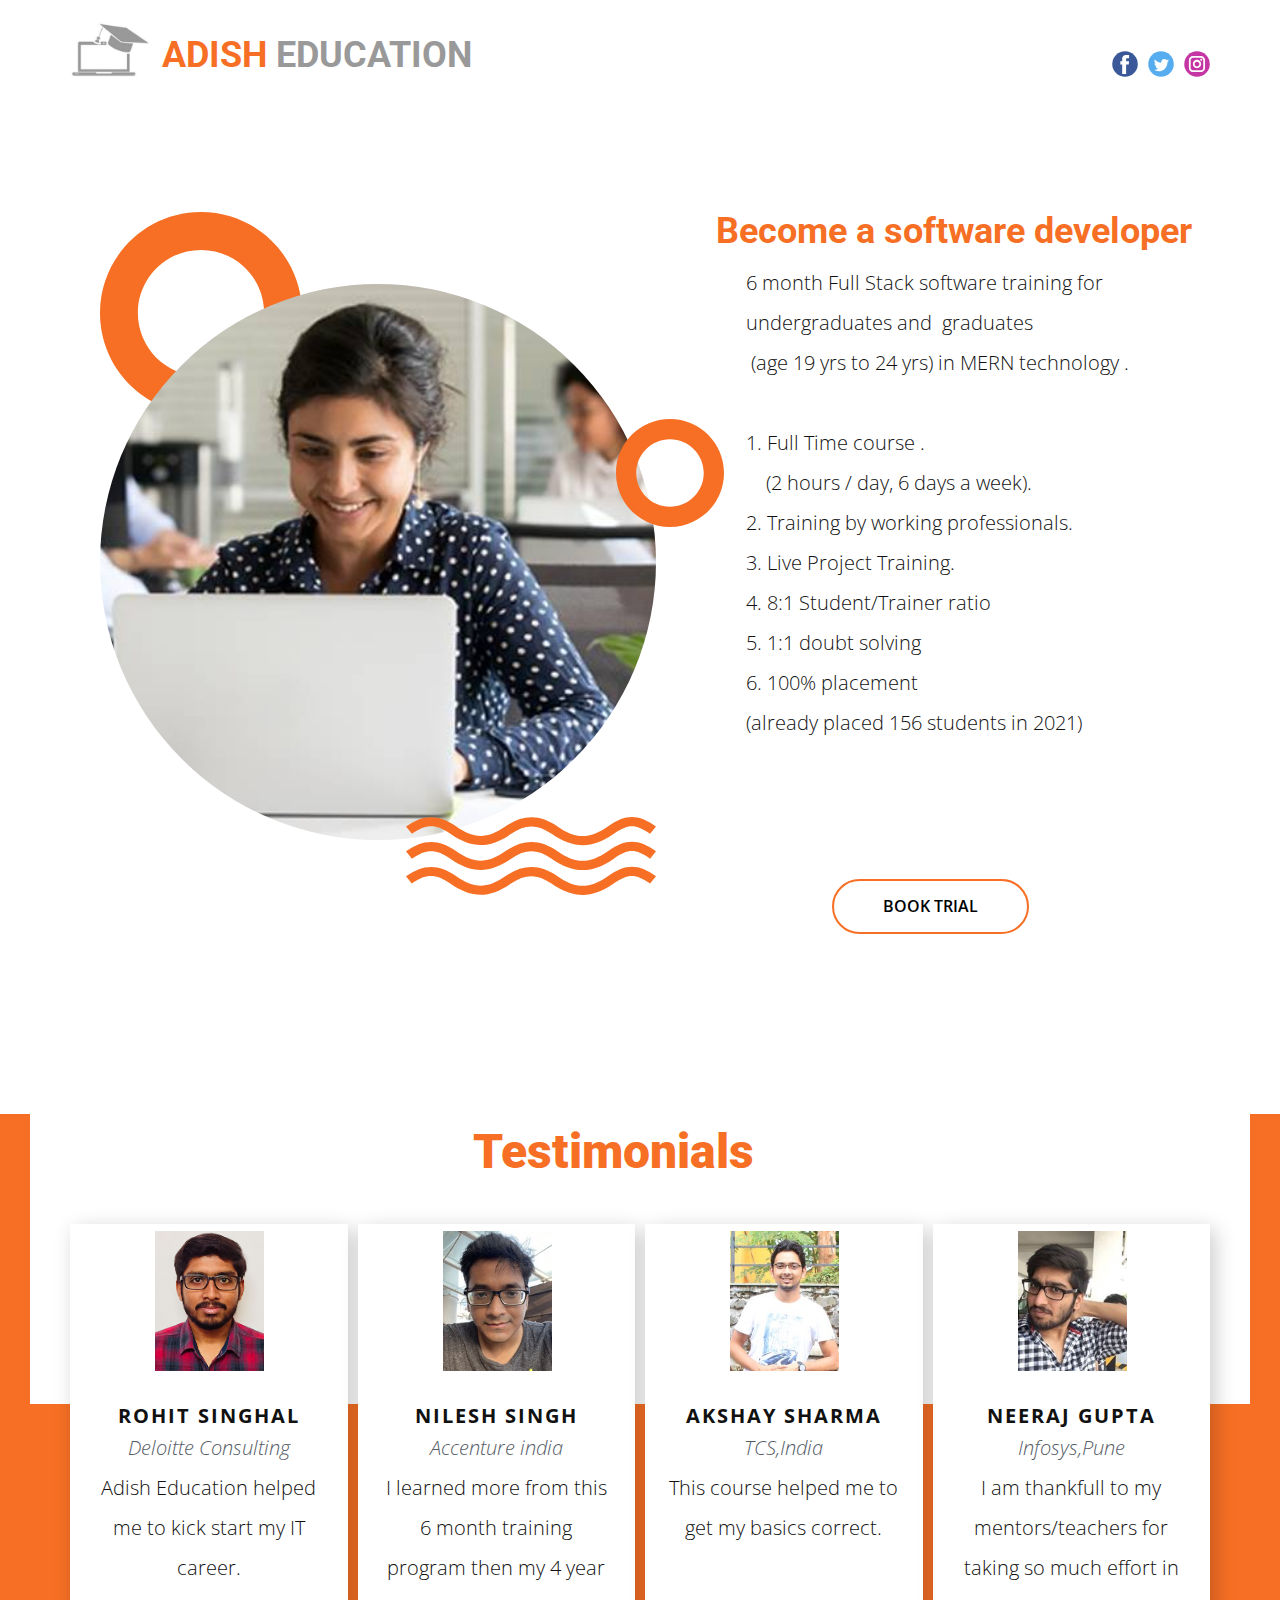
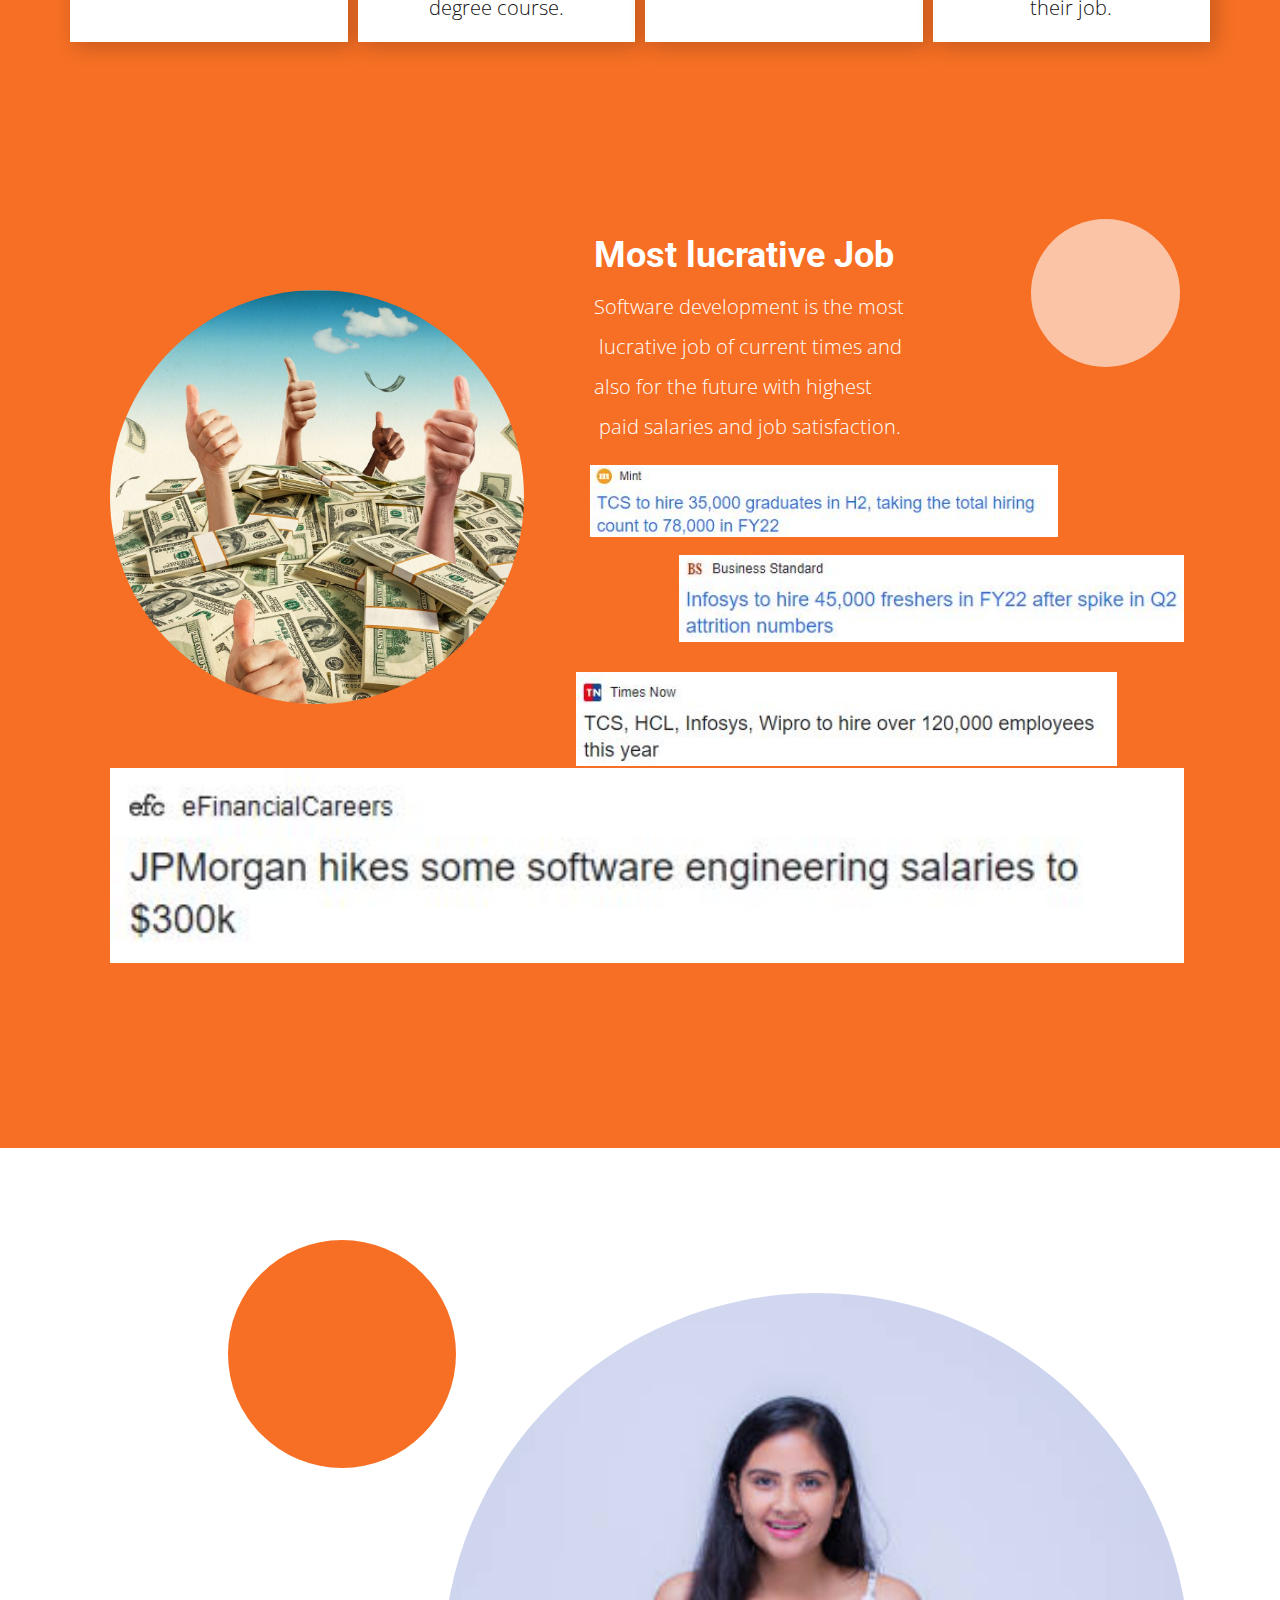
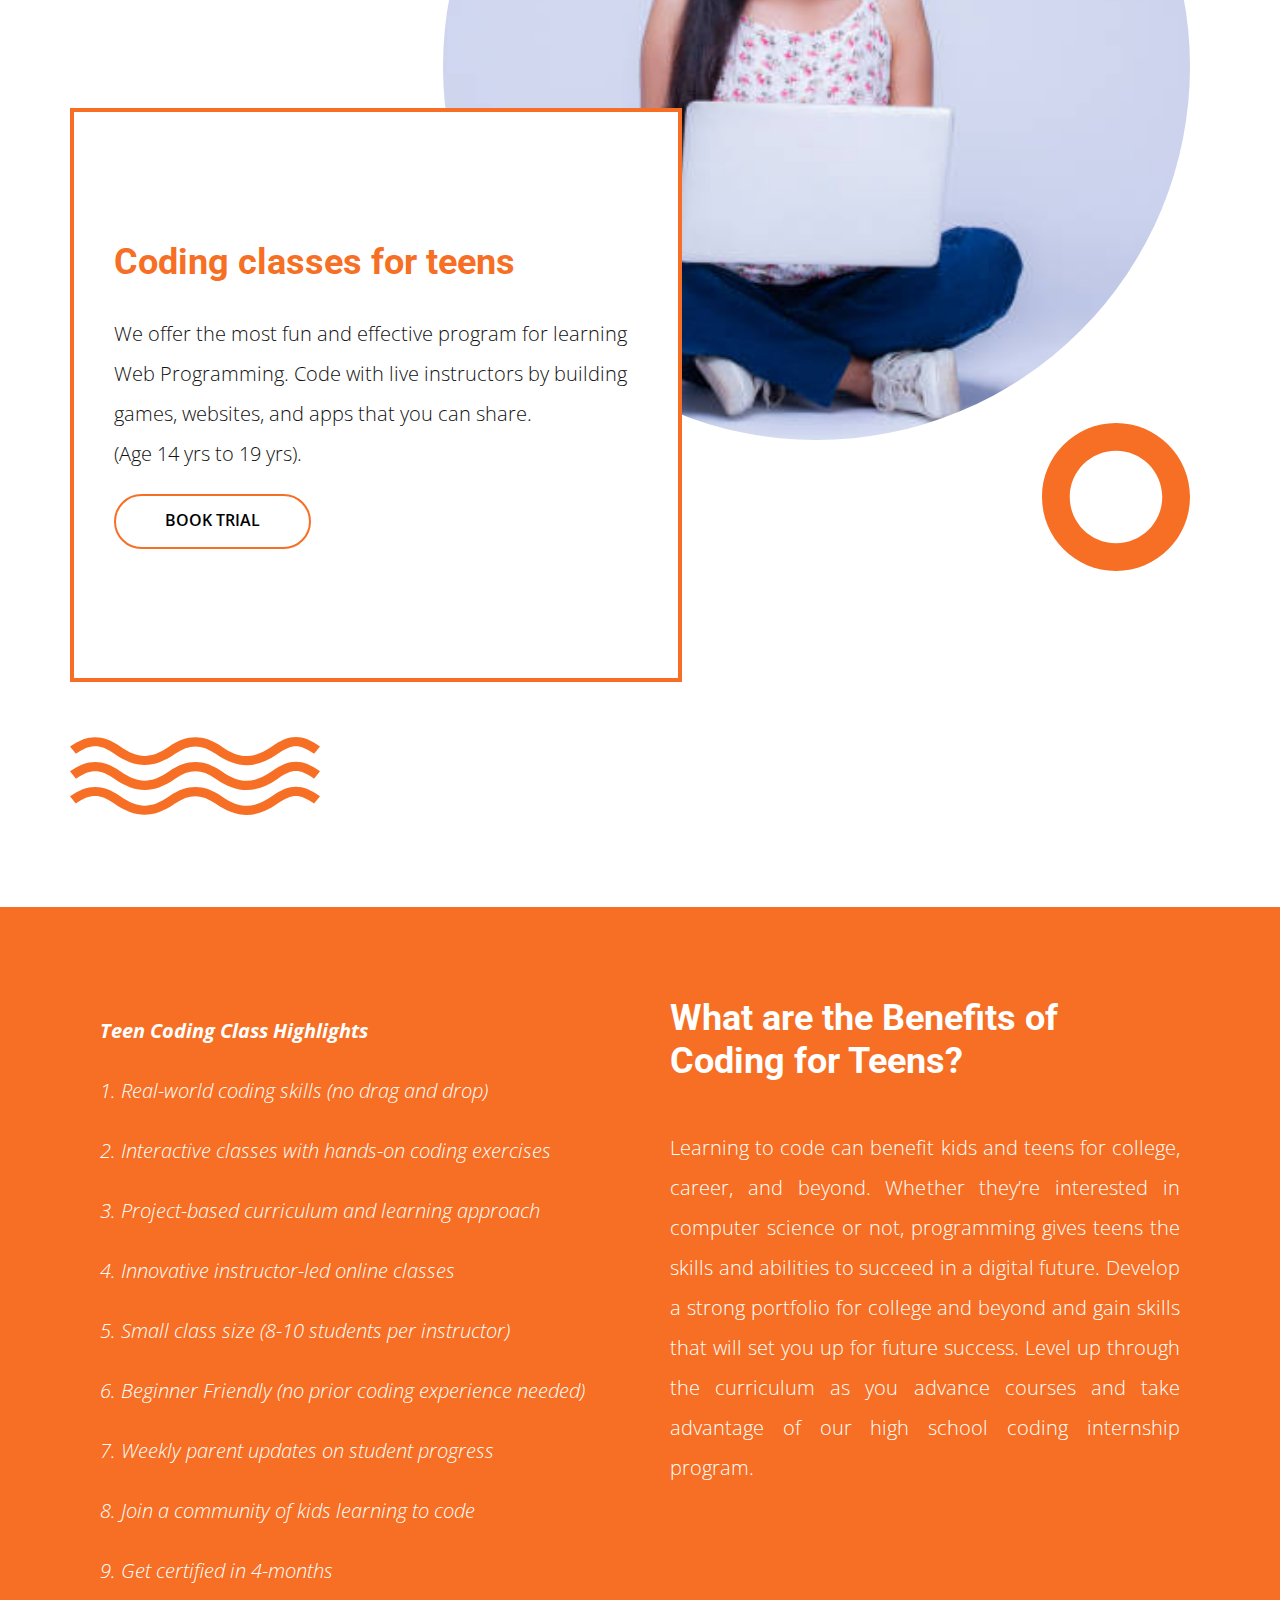
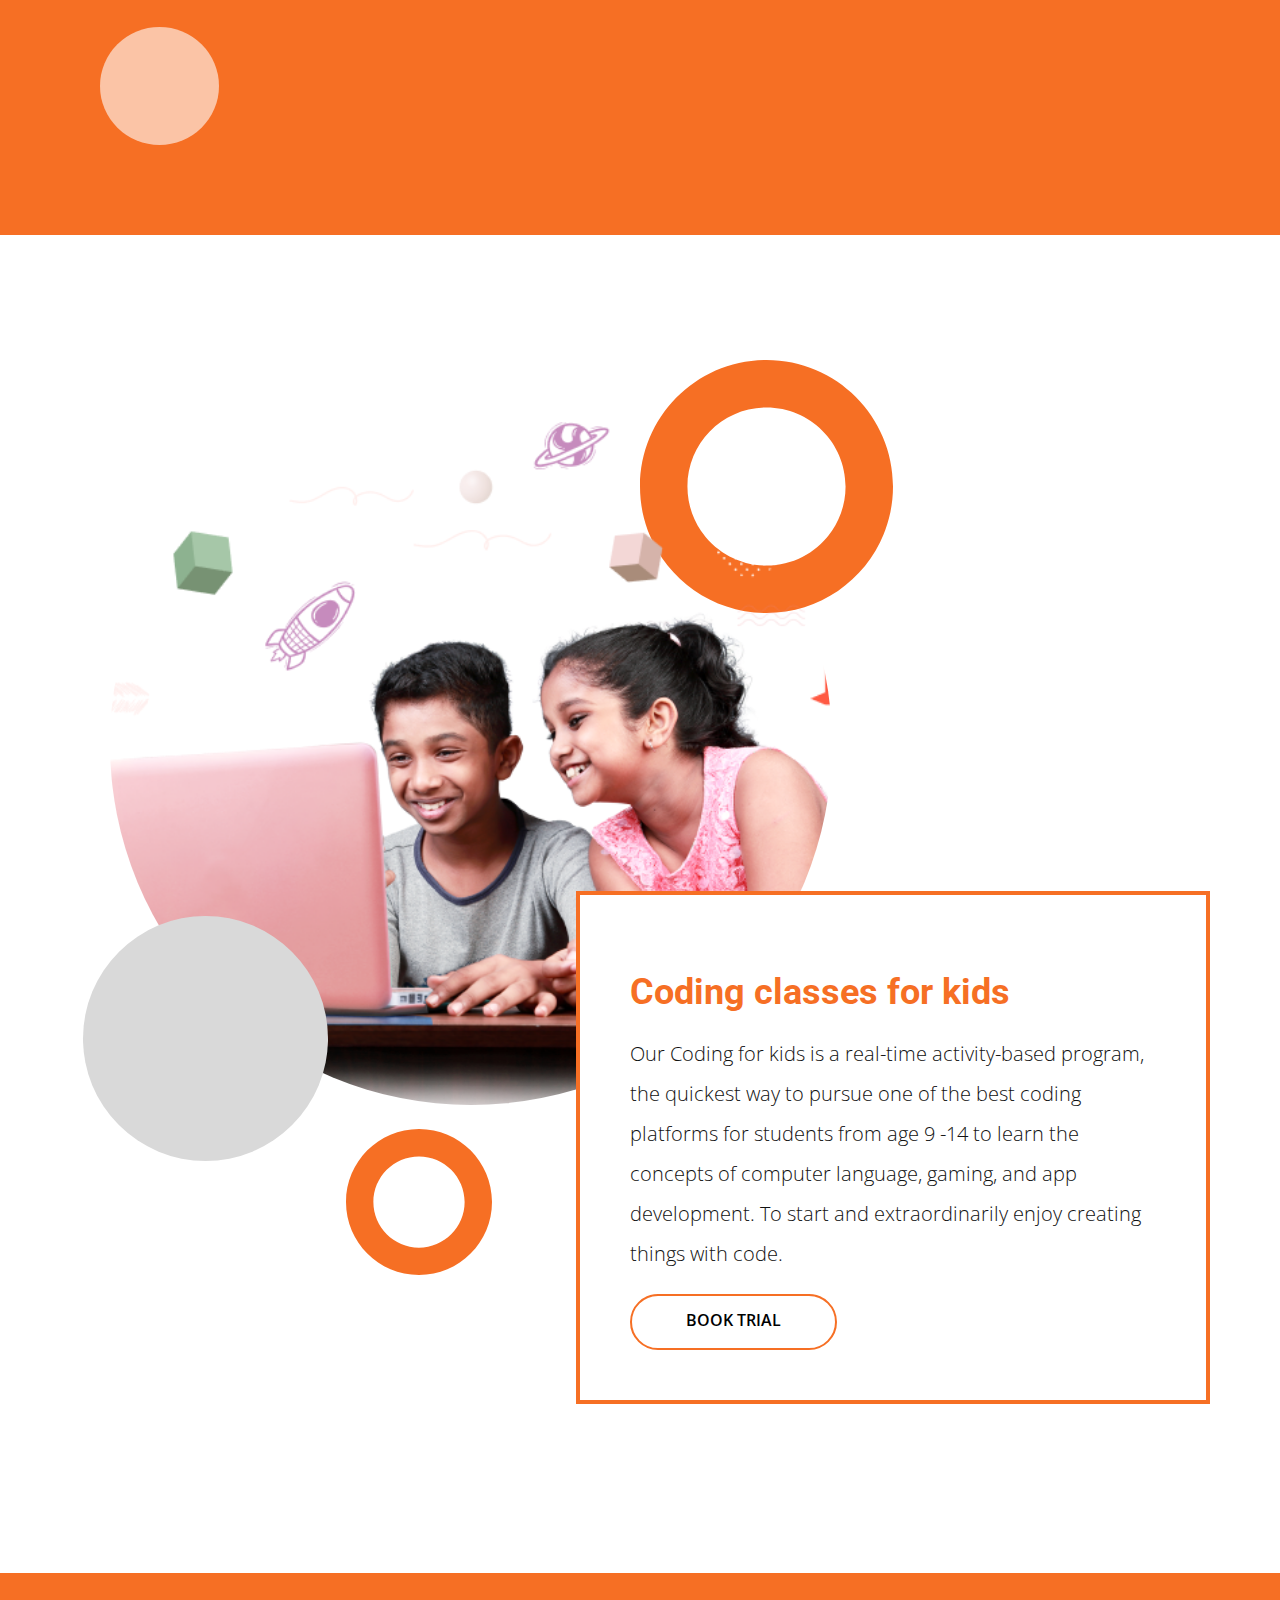
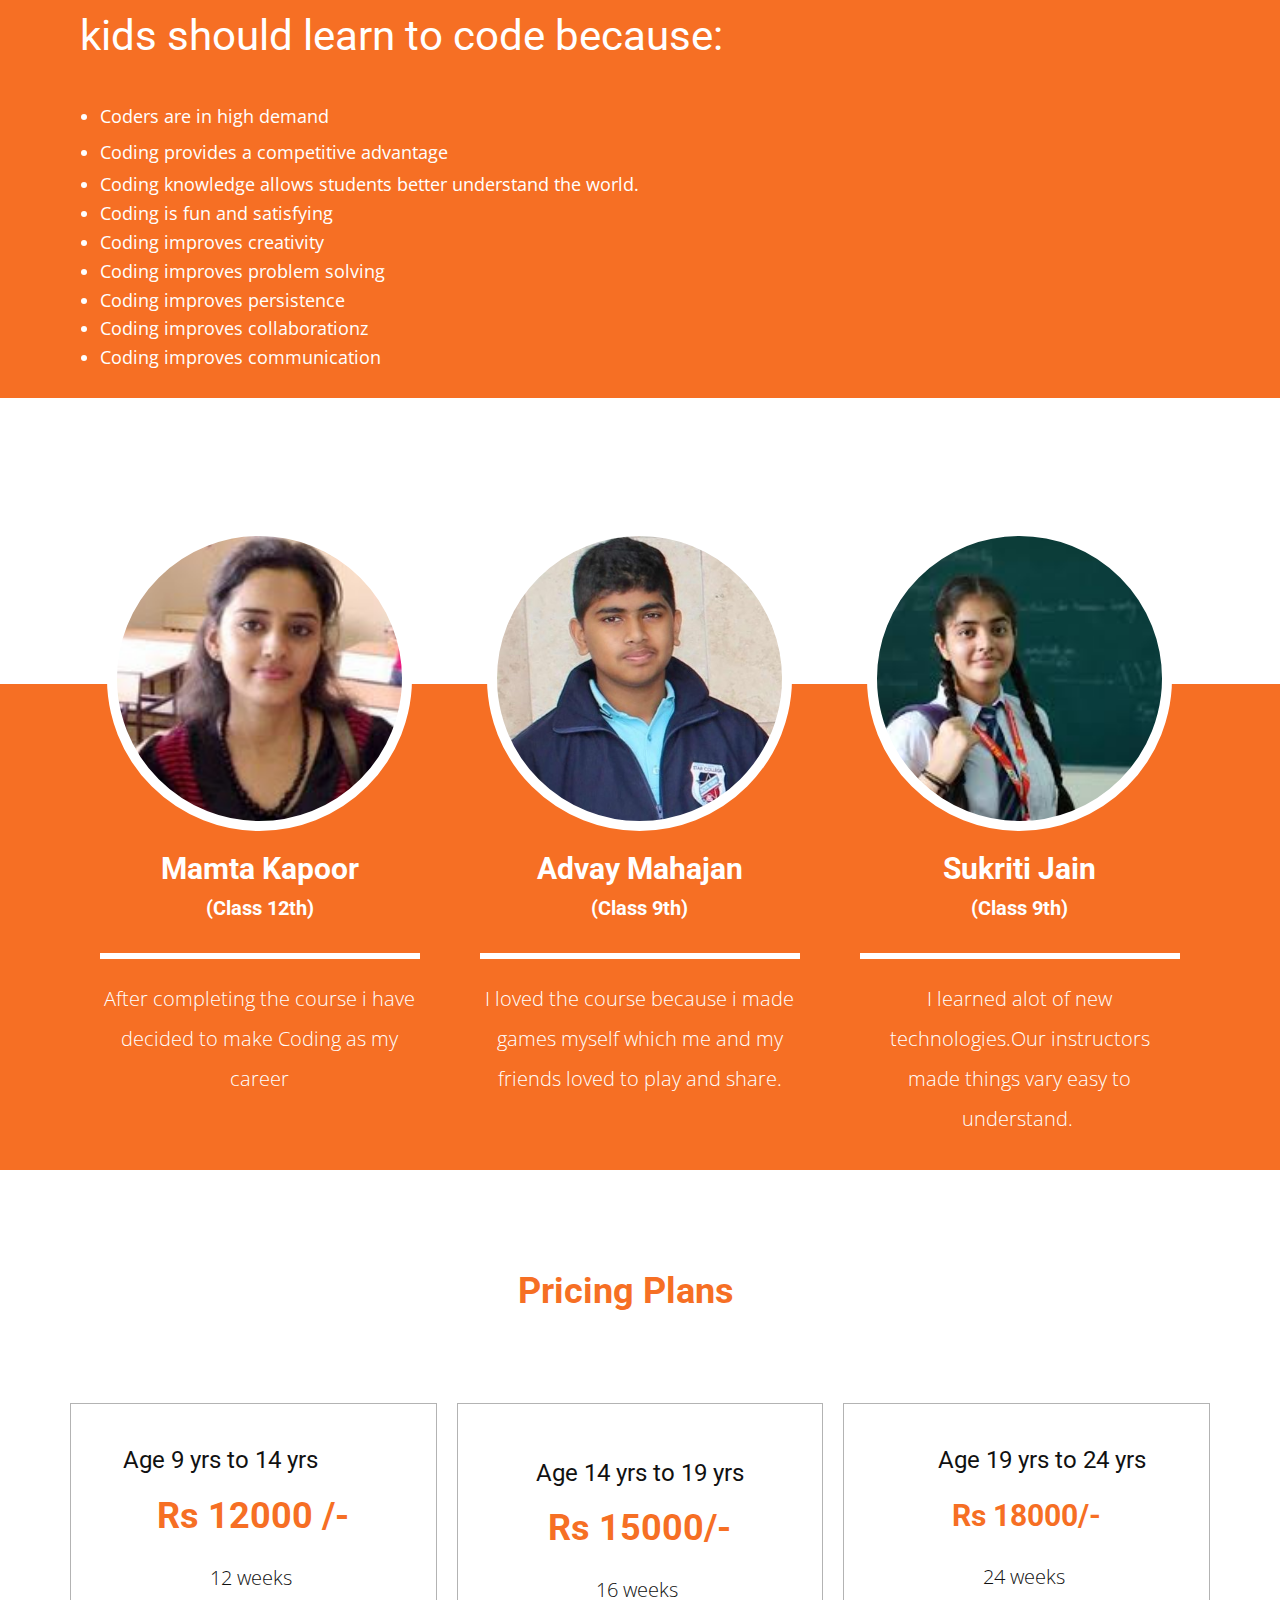
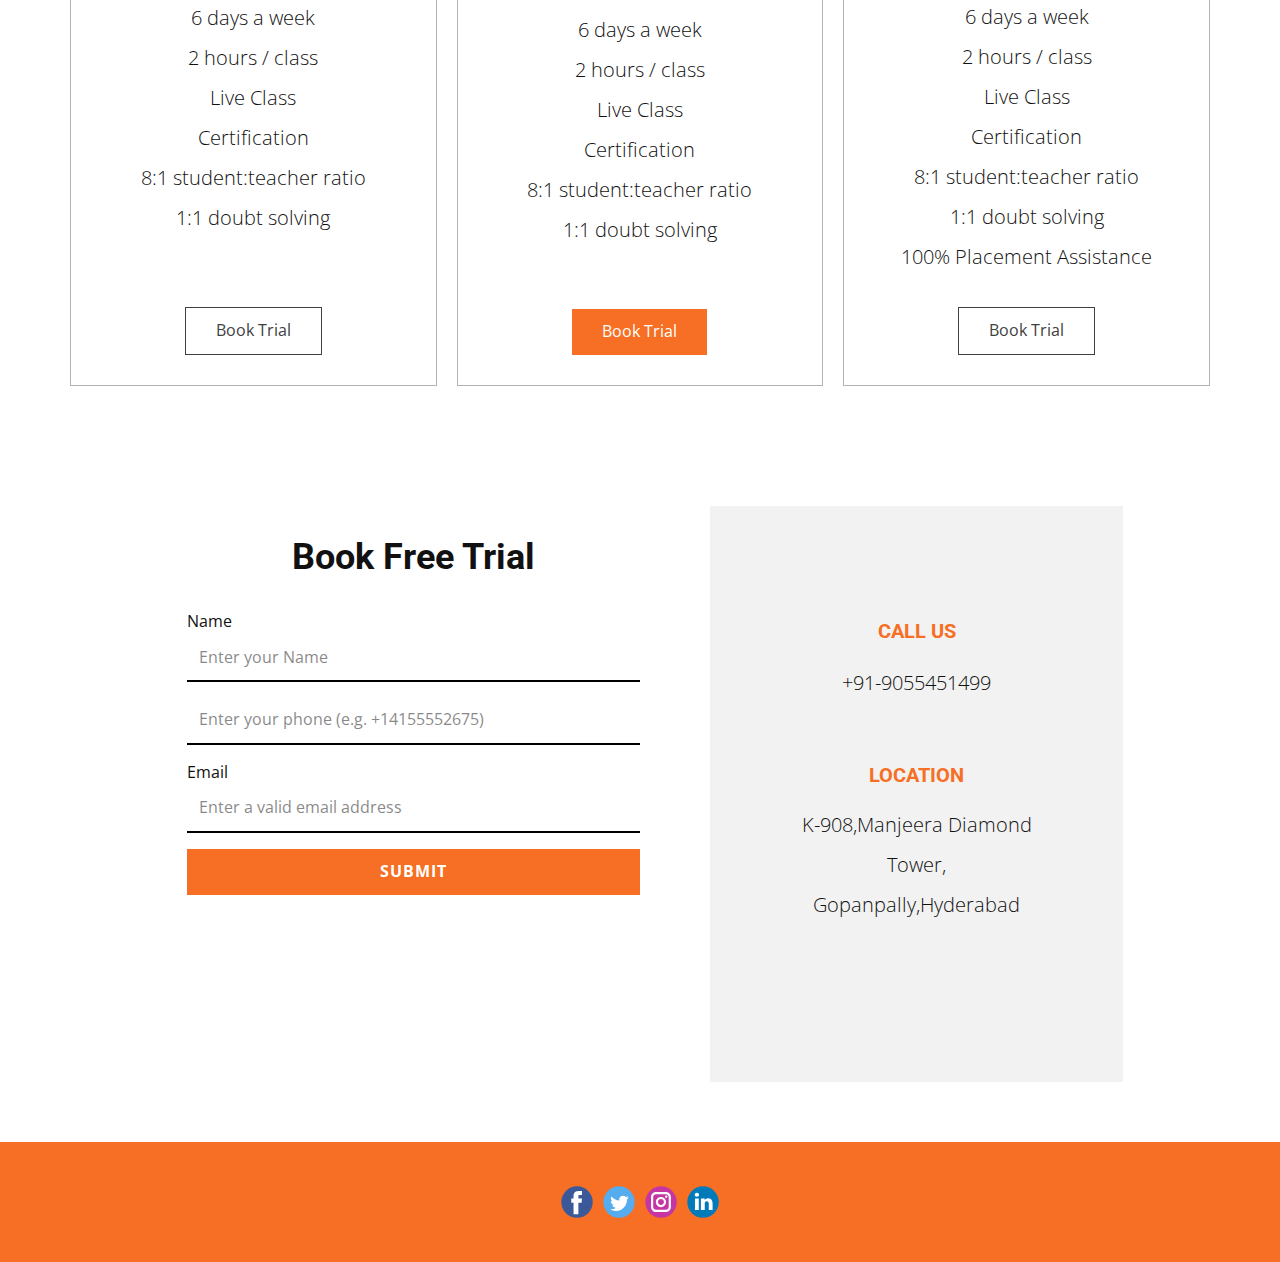
==== commit 4bfddcb6: "Update Home.html" ====
--- a/Home.html
+++ b/Home.html
@@ -37,9 +37,9 @@
     <meta property="og:type" content="website">
   </head>
   <body class="u-body"><header class="u-align-center-sm u-align-center-xs u-clearfix u-header u-header" id="sec-a7b1"><div class="u-clearfix u-sheet u-sheet-1">
-        <!-- <a href="https://nicepage.com" class="u-image u-logo u-image-1" data-image-width="216" data-image-height="152"> -->
+        <a href="#" class="u-image u-logo u-image-1" data-image-width="216" data-image-height="152"> 
           <img src="images/Capture.JPG" class="u-logo-image u-logo-image-1">
-        <!-- </a> -->
+         </a> 
         <h3 class="u-headline u-text u-text-default u-text-1">
           <a href="/">
             <span class="u-text-palette-2-base">ADISH</span>
@@ -439,4 +439,4 @@
       </div></footer>
    
   </body>
-</html>+</html>
